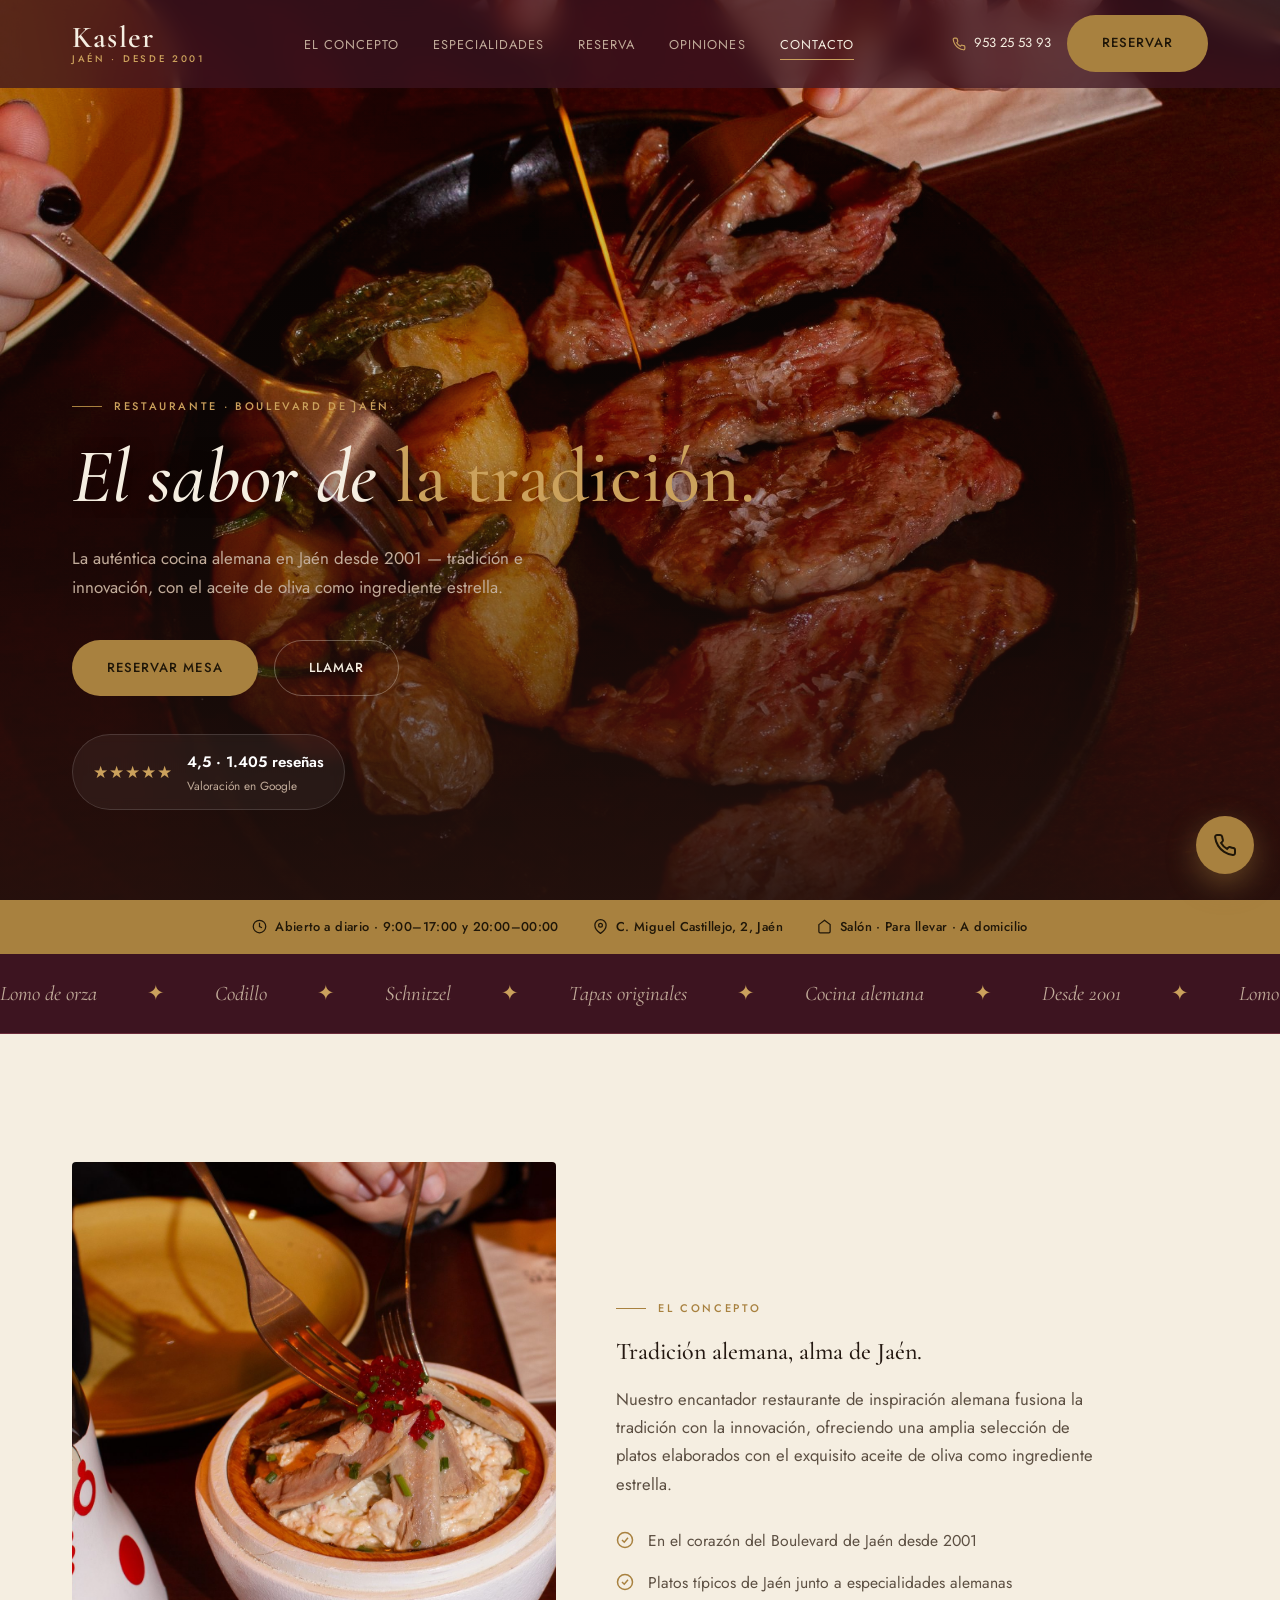
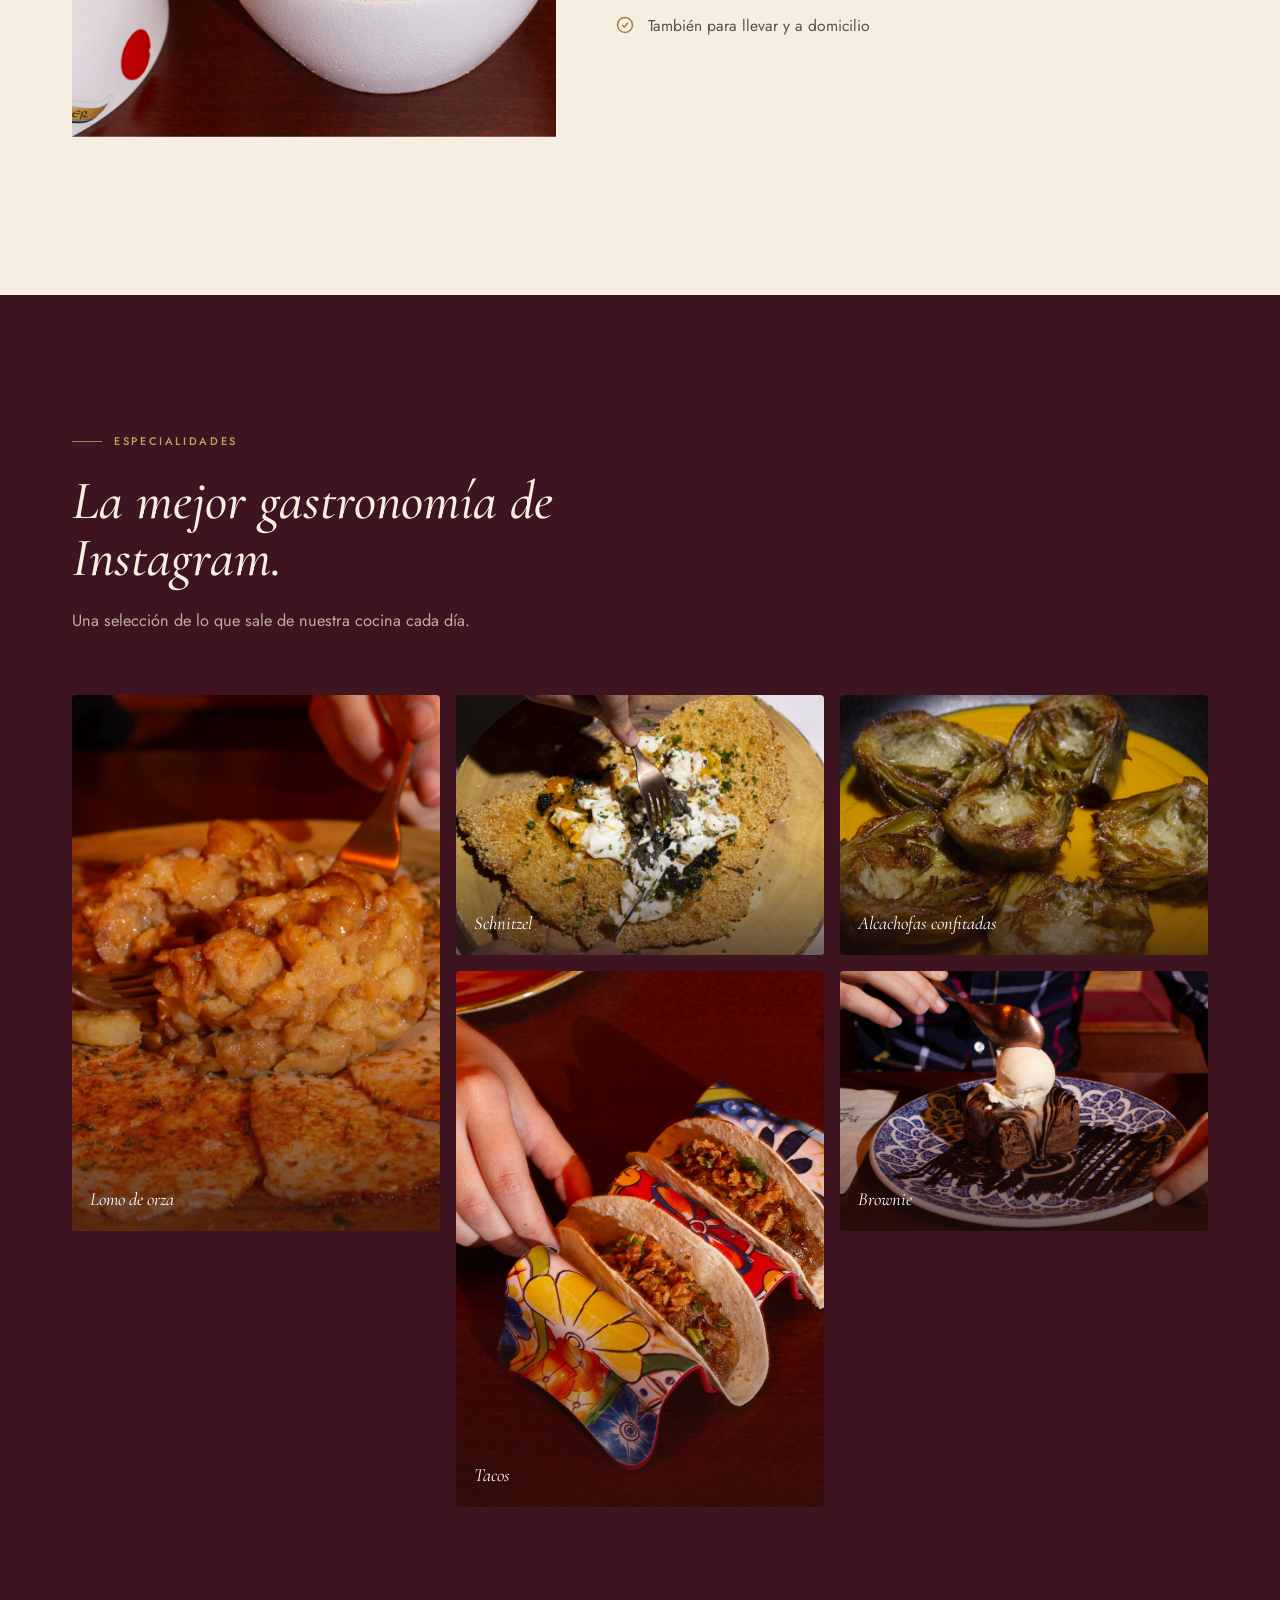
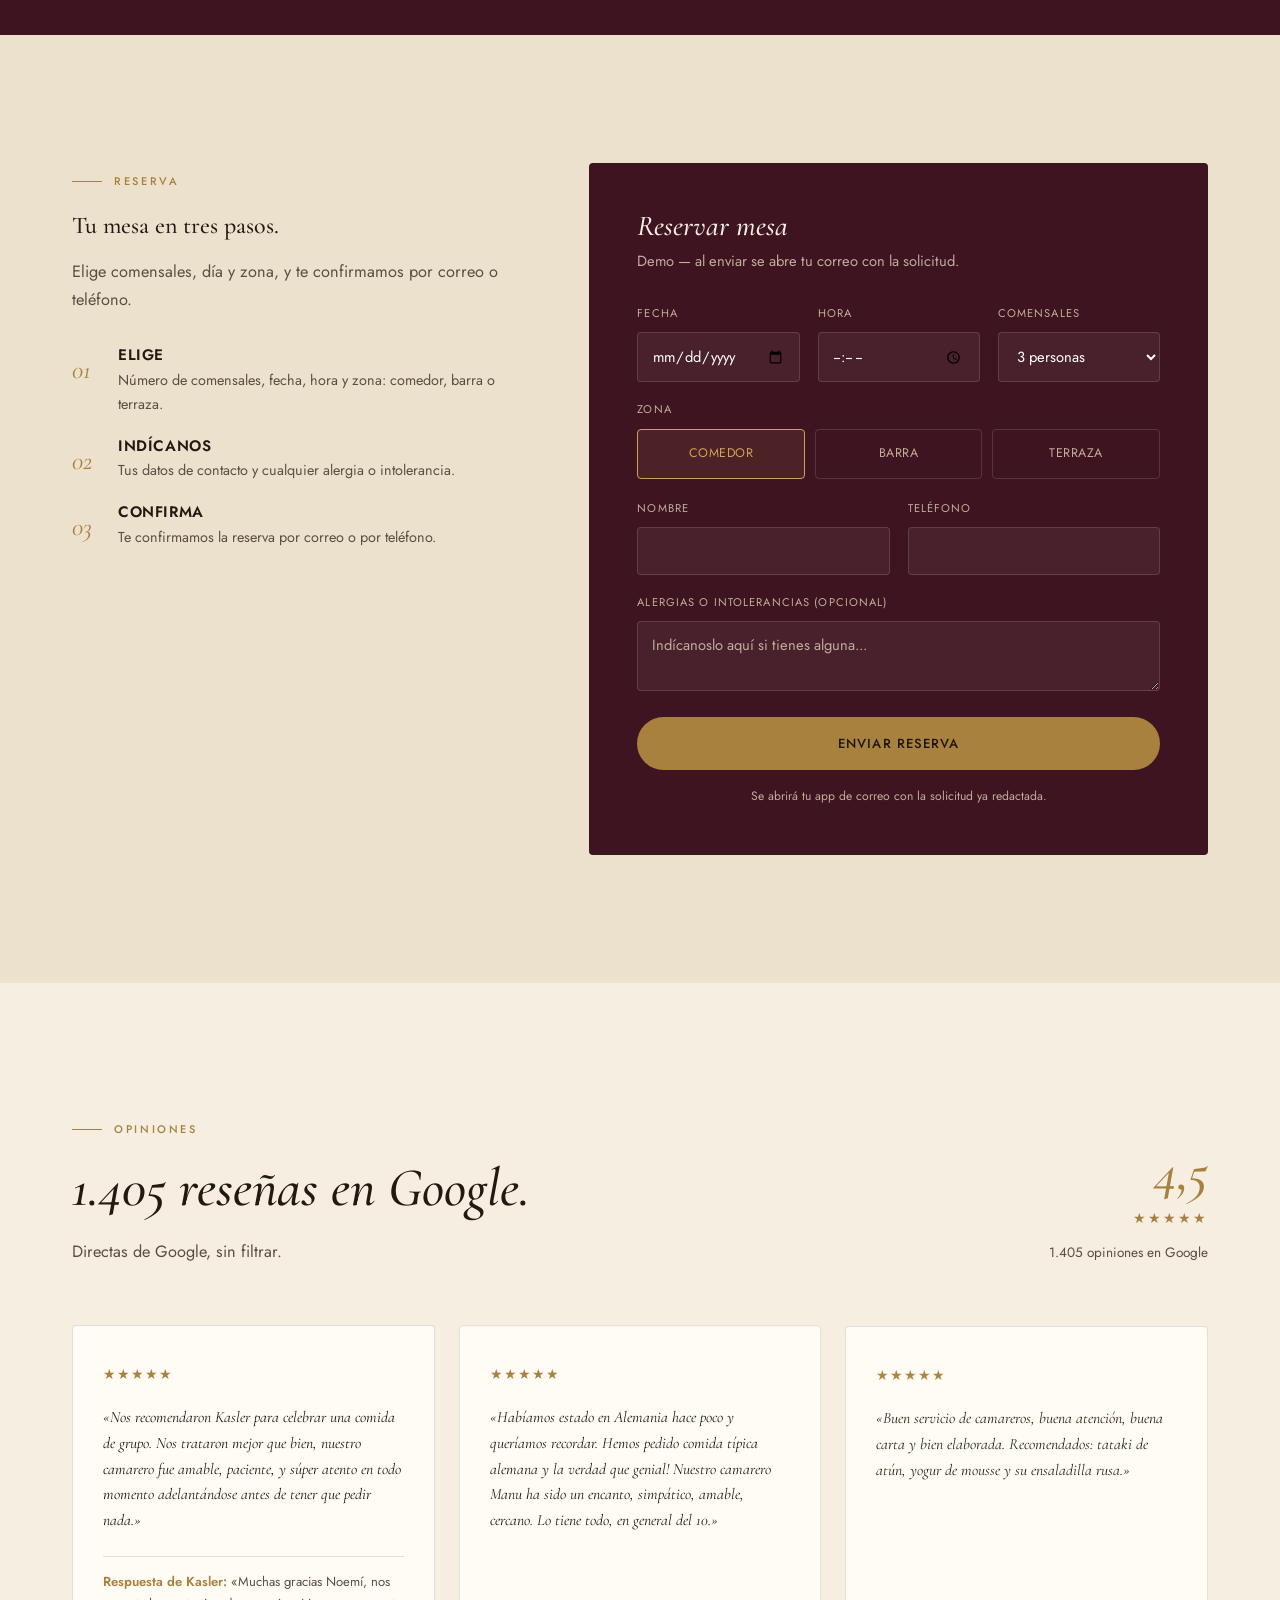
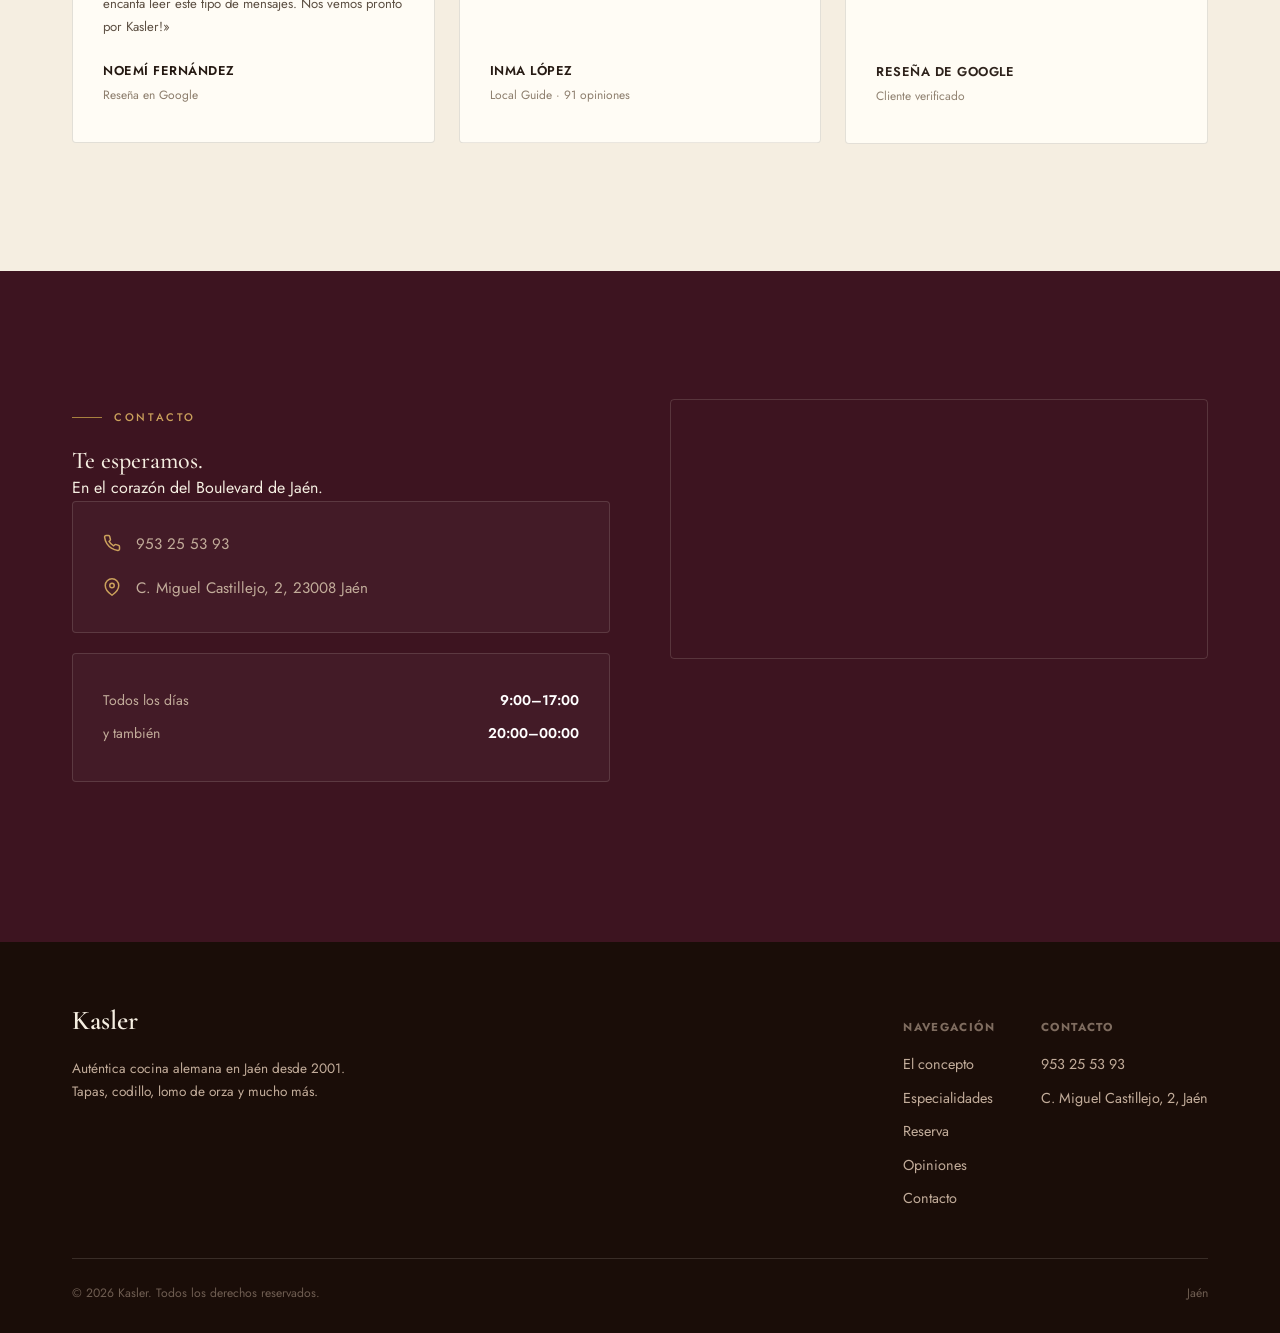
==== index.html @ 333b1837 "Web de muestra: Kasler, estilo editorial premium con seccion de reservas" ====
<!doctype html>
<html lang="es">
<head>
<meta charset="UTF-8">
<meta name="viewport" content="width=device-width, initial-scale=1.0">
<title>Kasler — Cocina Alemana y Mediterránea en Jaén</title>
<meta name="description" content="Kasler, auténtica cocina alemana en Jaén desde 2001. 4,5★ en Google con 1.405 reseñas. Tapas, codillo, lomo de orza y más, en el corazón del Boulevard de Jaén. Reserva tu mesa.">
<meta property="og:type" content="website">
<meta property="og:locale" content="es_ES">
<meta property="og:url" content="https://migueldoc670-maker.github.io/kasler-jaen/">
<meta property="og:site_name" content="Kasler">
<meta property="og:title" content="Kasler — Cocina Alemana y Mediterránea en Jaén">
<meta property="og:description" content="Auténtica cocina alemana desde 2001. Tapas, codillo, lomo de orza. 4,5★ con 1.405 reseñas en Google.">
<meta property="og:image" content="https://migueldoc670-maker.github.io/kasler-jaen/assets/img/entrecot.jpg?v=20260816">
<meta name="twitter:card" content="summary_large_image">
<meta name="twitter:title" content="Kasler — Cocina Alemana y Mediterránea en Jaén">
<meta name="twitter:description" content="Auténtica cocina alemana desde 2001. Tapas, codillo, lomo de orza. 4,5★ con 1.405 reseñas en Google.">
<meta name="twitter:image" content="https://migueldoc670-maker.github.io/kasler-jaen/assets/img/entrecot.jpg?v=20260816">
<link rel="icon" type="image/svg+xml" href="assets/img/favicon.svg">
<link rel="preconnect" href="https://fonts.googleapis.com">
<link rel="preconnect" href="https://fonts.gstatic.com" crossorigin>
<link href="https://fonts.googleapis.com/css2?family=Cormorant+Garamond:ital,wght@0,400;0,500;0,600;1,400;1,500&family=Jost:wght@300;400;500;600&display=swap" rel="stylesheet">
<link rel="stylesheet" href="styles.css?v=20260816">
<script type="application/ld+json">
{
  "@context": "https://schema.org",
  "@type": "Restaurant",
  "name": "Kasler",
  "telephone": "+34953255393",
  "priceRange": "€€",
  "servesCuisine": ["German", "Mediterranean"],
  "address": { "@type": "PostalAddress", "streetAddress": "C. Miguel Castillejo, 2", "addressLocality": "Jaén", "postalCode": "23008", "addressCountry": "ES" },
  "aggregateRating": { "@type": "AggregateRating", "ratingValue": "4.5", "reviewCount": "1405" }
}
</script>
</head>
<body>

<div class="scroll-progress" id="scroll-progress"></div>

<!-- ============ Header ============ -->
<header class="site-header">
  <div class="container">
    <a href="#inicio" class="brand">
      <b>Kasler</b>
      <span>Jaén · Desde 2001</span>
    </a>
    <nav class="main-nav">
      <ul>
        <li><a href="#concepto">El concepto</a></li>
        <li><a href="#especialidades">Especialidades</a></li>
        <li><a href="#reserva">Reserva</a></li>
        <li><a href="#opiniones">Opiniones</a></li>
        <li><a href="#contacto">Contacto</a></li>
      </ul>
    </nav>
    <div class="header-actions">
      <a class="phone-link" href="tel:+34953255393">
        <svg viewBox="0 0 24 24" fill="none" stroke="currentColor" stroke-width="2"><path d="M22 16.92v3a2 2 0 0 1-2.18 2 19.79 19.79 0 0 1-8.63-3.07 19.5 19.5 0 0 1-6-6 19.79 19.79 0 0 1-3.07-8.67A2 2 0 0 1 4.11 2h3a2 2 0 0 1 2 1.72c.127.96.362 1.903.7 2.81a2 2 0 0 1-.45 2.11L8.09 9.91a16 16 0 0 0 6 6l1.27-1.27a2 2 0 0 1 2.11-.45c.907.338 1.85.573 2.81.7A2 2 0 0 1 22 16.92z"/></svg>
        953 25 53 93
      </a>
      <a href="#reserva" class="btn btn-primary">Reservar</a>
      <button class="nav-toggle" aria-label="Abrir menú"><span></span><span></span><span></span></button>
    </div>
  </div>
</header>

<div class="mobile-nav">
  <a href="#concepto">El concepto</a>
  <a href="#especialidades">Especialidades</a>
  <a href="#reserva">Reserva</a>
  <a href="#opiniones">Opiniones</a>
  <a href="#contacto">Contacto</a>
</div>

<!-- ============ Hero ============ -->
<section class="hero" id="inicio">
  <div class="hero-media">
    <img src="assets/img/entrecot.jpg?v=20260816" alt="Entrecot a la parrilla con patatas y pimientos de padrón en Kasler, Jaén">
  </div>
  <div class="container">
    <div class="hero-content">
      <p class="eyebrow">Restaurante · Boulevard de Jaén</p>
      <h1 data-split>El sabor de <span class="roman">la tradición.</span></h1>
      <p class="hero-sub">La auténtica cocina alemana en Jaén desde 2001 — tradición e innovación, con el aceite de oliva como ingrediente estrella.</p>
      <div class="hero-actions">
        <a href="#reserva" class="btn btn-primary">Reservar mesa</a>
        <a href="tel:+34953255393" class="btn btn-ghost-light">Llamar</a>
      </div>
      <div class="rating-badge">
        <span class="stars">★★★★★</span>
        <div>
          <b>4,5 · 1.405 reseñas</b>
          <span>Valoración en Google</span>
        </div>
      </div>
    </div>
  </div>
</section>

<!-- ============ Trust bar ============ -->
<div class="trust-bar">
  <div class="container">
    <span><svg viewBox="0 0 24 24" fill="none" stroke="currentColor" stroke-width="2"><circle cx="12" cy="12" r="10"/><path d="M12 6v6l4 2"/></svg>Abierto a diario · 9:00–17:00 y 20:00–00:00</span>
    <span><svg viewBox="0 0 24 24" fill="none" stroke="currentColor" stroke-width="2"><path d="M21 10c0 7-9 13-9 13s-9-6-9-13a9 9 0 0 1 18 0z"/><circle cx="12" cy="10" r="3"/></svg>C. Miguel Castillejo, 2, Jaén</span>
    <span><svg viewBox="0 0 24 24" fill="none" stroke="currentColor" stroke-width="2"><path d="M3 9l9-7 9 7v11a2 2 0 0 1-2 2H5a2 2 0 0 1-2-2z"/></svg>Salón · Para llevar · A domicilio</span>
  </div>
</div>

<!-- ============ Marquee ============ -->
<div class="marquee-wrap">
  <div class="marquee">
    <div class="marquee-set">
      <span>Lomo de orza</span><span class="sep">✦</span>
      <span>Codillo</span><span class="sep">✦</span>
      <span>Schnitzel</span><span class="sep">✦</span>
      <span>Tapas originales</span><span class="sep">✦</span>
      <span>Cocina alemana</span><span class="sep">✦</span>
      <span>Desde 2001</span><span class="sep">✦</span>
    </div>
    <div class="marquee-set" aria-hidden="true">
      <span>Lomo de orza</span><span class="sep">✦</span>
      <span>Codillo</span><span class="sep">✦</span>
      <span>Schnitzel</span><span class="sep">✦</span>
      <span>Tapas originales</span><span class="sep">✦</span>
      <span>Cocina alemana</span><span class="sep">✦</span>
      <span>Desde 2001</span><span class="sep">✦</span>
    </div>
  </div>
</div>

<!-- ============ El concepto ============ -->
<section class="concepto" id="concepto">
  <div class="container concepto-grid">
    <div class="concepto-media" data-reveal>
      <img src="assets/img/orza-pote.jpg?v=20260816" alt="Lomo de orza servido en tarro de barro tradicional en Kasler">
    </div>
    <div class="concepto-copy" data-reveal>
      <p class="eyebrow">El concepto</p>
      <h2>Tradición alemana, alma de Jaén.</h2>
      <p class="lead">Nuestro encantador restaurante de inspiración alemana fusiona la tradición con la innovación, ofreciendo una amplia selección de platos elaborados con el exquisito aceite de oliva como ingrediente estrella.</p>
      <div class="concepto-points">
        <div class="concepto-point"><svg viewBox="0 0 24 24" fill="none" stroke="currentColor" stroke-width="2"><circle cx="12" cy="12" r="10"/><path d="M8 12l3 3 5-6"/></svg>En el corazón del Boulevard de Jaén desde 2001</div>
        <div class="concepto-point"><svg viewBox="0 0 24 24" fill="none" stroke="currentColor" stroke-width="2"><circle cx="12" cy="12" r="10"/><path d="M8 12l3 3 5-6"/></svg>Platos típicos de Jaén junto a especialidades alemanas</div>
        <div class="concepto-point"><svg viewBox="0 0 24 24" fill="none" stroke="currentColor" stroke-width="2"><circle cx="12" cy="12" r="10"/><path d="M8 12l3 3 5-6"/></svg>También para llevar y a domicilio</div>
      </div>
    </div>
  </div>
</section>

<!-- ============ Especialidades ============ -->
<section class="especialidades" id="especialidades">
  <div class="container">
    <div class="section-head" data-reveal>
      <p class="eyebrow on-dark">Especialidades</p>
      <h2>La mejor gastronomía de Instagram.</h2>
      <p class="lead">Una selección de lo que sale de nuestra cocina cada día.</p>
    </div>
    <div class="gal-grid" data-reveal>
      <div class="gal-item tall"><img src="assets/img/lomo-orza.jpg?v=20260816" alt="Lomo de orza con huevos rotos, plato típico de Jaén"><span class="tag">Lomo de orza</span></div>
      <div class="gal-item"><img src="assets/img/schnitzel.jpg?v=20260816" alt="Schnitzel con caviar y huevo"><span class="tag">Schnitzel</span></div>
      <div class="gal-item"><img src="assets/img/alcachofas.jpg?v=20260816" alt="Alcachofas confitadas en aceite de oliva"><span class="tag">Alcachofas confitadas</span></div>
      <div class="gal-item tall"><img src="assets/img/tacos.jpg?v=20260816" alt="Tacos de la carta de Kasler"><span class="tag">Tacos</span></div>
      <div class="gal-item"><img src="assets/img/brownie.jpg?v=20260816" alt="Brownie con helado"><span class="tag">Brownie</span></div>
    </div>
  </div>
</section>

<!-- ============ Reserva ============ -->
<section class="reserva" id="reserva">
  <div class="container reserva-grid">
    <div class="reserva-copy" data-reveal>
      <p class="eyebrow">Reserva</p>
      <h2>Tu mesa en tres pasos.</h2>
      <p class="lead">Elige comensales, día y zona, y te confirmamos por correo o teléfono.</p>
      <div class="reserva-steps">
        <div class="reserva-step">
          <span class="n">01</span>
          <div><h4>Elige</h4><p>Número de comensales, fecha, hora y zona: comedor, barra o terraza.</p></div>
        </div>
        <div class="reserva-step">
          <span class="n">02</span>
          <div><h4>Indícanos</h4><p>Tus datos de contacto y cualquier alergia o intolerancia.</p></div>
        </div>
        <div class="reserva-step">
          <span class="n">03</span>
          <div><h4>Confirma</h4><p>Te confirmamos la reserva por correo o por teléfono.</p></div>
        </div>
      </div>
    </div>

    <form class="reserva-form" id="reserva-form" data-reveal>
      <h3>Reservar mesa</h3>
      <span class="sub">Demo — al enviar se abre tu correo con la solicitud.</span>

      <div class="form-row cols-3">
        <div class="field"><label for="fecha">Fecha</label><input type="date" id="fecha" name="fecha" required></div>
        <div class="field"><label for="hora">Hora</label><input type="time" id="hora" name="hora" required></div>
        <div class="field"><label for="comensales">Comensales</label>
          <select id="comensales" name="comensales">
            <option>1 persona</option><option>2 personas</option><option selected>3 personas</option>
            <option>4 personas</option><option>5 personas</option><option>6 personas</option><option>Más de 6</option>
          </select>
        </div>
      </div>

      <label style="display:block; font-family: var(--font-body); font-size: 0.7rem; letter-spacing: 0.1em; text-transform: uppercase; color: var(--on-dark-dim); margin-bottom: 10px;">Zona</label>
      <div class="zone-picker">
        <div class="zone-opt"><input type="radio" name="zona" id="zona-comedor" value="Comedor" checked><label for="zona-comedor">Comedor</label></div>
        <div class="zone-opt"><input type="radio" name="zona" id="zona-barra" value="Barra"><label for="zona-barra">Barra</label></div>
        <div class="zone-opt"><input type="radio" name="zona" id="zona-terraza" value="Terraza"><label for="zona-terraza">Terraza</label></div>
      </div>

      <div class="form-row">
        <div class="field"><label for="nombre">Nombre</label><input type="text" id="nombre" name="nombre" required autocomplete="name"></div>
        <div class="field"><label for="telefono">Teléfono</label><input type="tel" id="telefono" name="telefono" required autocomplete="tel"></div>
      </div>
      <div class="field">
        <label for="alergias">Alergias o intolerancias (opcional)</label>
        <textarea id="alergias" name="alergias" placeholder="Indícanoslo aquí si tienes alguna..."></textarea>
      </div>
      <button type="submit" class="btn btn-primary btn-block">Enviar reserva</button>
      <p class="form-note">Se abrirá tu app de correo con la solicitud ya redactada.</p>
    </form>
  </div>
</section>

<!-- ============ Opiniones ============ -->
<section class="opiniones" id="opiniones">
  <div class="container">
    <div class="section-head" data-reveal>
      <div class="head-copy">
        <p class="eyebrow">Opiniones</p>
        <h2>1.405 reseñas en Google.</h2>
        <p class="lead">Directas de Google, sin filtrar.</p>
      </div>
      <div class="big-rating">
        <b>4,5</b>
        <span class="stars">★★★★★</span>
        <span>1.405 opiniones en Google</span>
      </div>
    </div>
    <div class="review-grid" data-reveal>
      <div class="review-card">
        <span class="stars">★★★★★</span>
        <p>«Nos recomendaron Kasler para celebrar una comida de grupo. Nos trataron mejor que bien, nuestro camarero fue amable, paciente, y súper atento en todo momento adelantándose antes de tener que pedir nada.»</p>
        <div class="review-reply"><b>Respuesta de Kasler:</b> «Muchas gracias Noemí, nos encanta leer este tipo de mensajes. Nos vemos pronto por Kasler!»</div>
        <div class="who"><b>Noemí Fernández</b><span>Reseña en Google</span></div>
      </div>
      <div class="review-card">
        <span class="stars">★★★★★</span>
        <p>«Habíamos estado en Alemania hace poco y queríamos recordar. Hemos pedido comida típica alemana y la verdad que genial! Nuestro camarero Manu ha sido un encanto, simpático, amable, cercano. Lo tiene todo, en general del 10.»</p>
        <div class="who"><b>Inma López</b><span>Local Guide · 91 opiniones</span></div>
      </div>
      <div class="review-card">
        <span class="stars">★★★★★</span>
        <p>«Buen servicio de camareros, buena atención, buena carta y bien elaborada. Recomendados: tataki de atún, yogur de mousse y su ensaladilla rusa.»</p>
        <div class="who"><b>Reseña de Google</b><span>Cliente verificado</span></div>
      </div>
    </div>
  </div>
</section>

<!-- ============ Contacto ============ -->
<section class="contacto" id="contacto">
  <div class="container">
    <div class="contacto-info" data-reveal>
      <p class="eyebrow">Contacto</p>
      <h2>Te esperamos.</h2>
      <p class="lead">En el corazón del Boulevard de Jaén.</p>

      <div class="info-card">
        <div class="row">
          <svg viewBox="0 0 24 24" fill="none" stroke="currentColor" stroke-width="2"><path d="M22 16.92v3a2 2 0 0 1-2.18 2 19.79 19.79 0 0 1-8.63-3.07 19.5 19.5 0 0 1-6-6 19.79 19.79 0 0 1-3.07-8.67A2 2 0 0 1 4.11 2h3a2 2 0 0 1 2 1.72c.127.96.362 1.903.7 2.81a2 2 0 0 1-.45 2.11L8.09 9.91a16 16 0 0 0 6 6l1.27-1.27a2 2 0 0 1 2.11-.45c.907.338 1.85.573 2.81.7A2 2 0 0 1 22 16.92z"/></svg>
          <a href="tel:+34953255393">953 25 53 93</a>
        </div>
        <div class="row">
          <svg viewBox="0 0 24 24" fill="none" stroke="currentColor" stroke-width="2"><path d="M21 10c0 7-9 13-9 13s-9-6-9-13a9 9 0 0 1 18 0z"/><circle cx="12" cy="10" r="3"/></svg>
          <p>C. Miguel Castillejo, 2, 23008 Jaén</p>
        </div>
      </div>

      <div class="info-card">
        <div class="hours-day"><span>Todos los días</span><b>9:00–17:00</b></div>
        <div class="hours-day"><span>y también</span><b>20:00–00:00</b></div>
      </div>
    </div>

    <div class="map-frame" data-reveal>
      <iframe src="https://www.google.com/maps?q=C.+Miguel+Castillejo,+2,+23008+Ja%C3%A9n&output=embed" loading="lazy" referrerpolicy="no-referrer-when-downgrade" title="Ubicación Kasler"></iframe>
    </div>
  </div>
</section>

<!-- ============ Footer ============ -->
<footer class="site-footer">
  <div class="container">
    <div class="footer-top">
      <div>
        <div class="footer-brand"><b>Kasler</b></div>
        <p class="footer-note">Auténtica cocina alemana en Jaén desde 2001. Tapas, codillo, lomo de orza y mucho más.</p>
      </div>
      <div class="footer-links">
        <div class="footer-col">
          <h5>Navegación</h5>
          <a href="#concepto">El concepto</a>
          <a href="#especialidades">Especialidades</a>
          <a href="#reserva">Reserva</a>
          <a href="#opiniones">Opiniones</a>
          <a href="#contacto">Contacto</a>
        </div>
        <div class="footer-col">
          <h5>Contacto</h5>
          <a href="tel:+34953255393">953 25 53 93</a>
          <p>C. Miguel Castillejo, 2, Jaén</p>
        </div>
      </div>
    </div>
    <div class="footer-bottom">
      <span>© <span id="year">2026</span> Kasler. Todos los derechos reservados.</span>
      <span>Jaén</span>
    </div>
  </div>
</footer>

<a class="call-float" href="tel:+34953255393" aria-label="Llamar a Kasler">
  <svg viewBox="0 0 24 24" fill="none" stroke="currentColor" stroke-width="2"><path d="M22 16.92v3a2 2 0 0 1-2.18 2 19.79 19.79 0 0 1-8.63-3.07 19.5 19.5 0 0 1-6-6 19.79 19.79 0 0 1-3.07-8.67A2 2 0 0 1 4.11 2h3a2 2 0 0 1 2 1.72c.127.96.362 1.903.7 2.81a2 2 0 0 1-.45 2.11L8.09 9.91a16 16 0 0 0 6 6l1.27-1.27a2 2 0 0 1 2.11-.45c.907.338 1.85.573 2.81.7A2 2 0 0 1 22 16.92z"/></svg>
</a>

<script defer src="lib/gsap.min.js?v=20260816"></script>
<script defer src="lib/ScrollTrigger.min.js?v=20260816"></script>
<script defer src="lib/manifest.js?v=20260816"></script>
<script defer src="main.js?v=20260816"></script>
</body>
</html>
---- styles.css ----
/* ============ Kasler — styles ============ */

:root {
  --cream: #f5eee1;
  --cream-alt: #ece1cd;
  --card: #fffcf5;
  --wine: #3d1420;
  --wine-alt: #4d1a29;
  --wine-line: #6b2c3c;
  --ink: #241811;
  --ink-dim: #5c4f42;
  --ink-faint: #8c7d6c;
  --on-dark: #f5eee1;
  --on-dark-dim: #c2ac9a;
  --brass: #a8813f;
  --brass-bright: #cba15c;
  --line: rgba(36,24,17,0.13);
  --line-on-dark: rgba(245,238,225,0.14);

  --font-display: 'Cormorant Garamond', Georgia, serif;
  --font-body: 'Jost', -apple-system, BlinkMacSystemFont, sans-serif;

  --header-h: 88px;
  --container: 1200px;
  --radius: 4px;
  --pad: 128px;
}

* { box-sizing: border-box; }
html { scroll-behavior: smooth; background: var(--wine); }
body {
  margin: 0; background: var(--cream); color: var(--ink);
  font-family: var(--font-body); font-size: 16px; line-height: 1.7;
  -webkit-font-smoothing: antialiased; overflow-x: hidden;
}
img { max-width: 100%; display: block; }
a { color: inherit; text-decoration: none; }
ul { list-style: none; margin: 0; padding: 0; }
h1, h2, h3, h4 { font-family: var(--font-display); font-weight: 500; margin: 0; line-height: 1.05; }
p { margin: 0; }
button { font-family: inherit; cursor: pointer; }
section { position: relative; }

.container { width: 100%; max-width: var(--container); margin: 0 auto; padding: 0 32px; }
section[id] { scroll-margin-top: var(--header-h); }

.scroll-progress { position: fixed; top: 0; left: 0; height: 2px; width: 0%; background: var(--brass-bright); z-index: 200; transition: width 0.1s linear; }

.eyebrow {
  display: inline-flex; align-items: center; gap: 12px;
  font-family: var(--font-body); font-size: 11px; letter-spacing: 0.24em; text-transform: uppercase;
  color: var(--brass); font-weight: 500; margin-bottom: 22px;
}
.eyebrow::before { content: ''; width: 30px; height: 1px; background: var(--brass); }
.eyebrow.on-dark { color: var(--brass-bright); }

.section-head { max-width: 660px; margin-bottom: 60px; }
.section-head h2 { font-size: clamp(2.2rem, 4.4vw, 3.4rem); font-style: italic; }
.section-head .lead { margin-top: 20px; color: var(--ink-dim); font-size: 1.02rem; max-width: 520px; font-family: var(--font-body); }

[data-reveal] { opacity: 1; transform: none; }
[data-reveal].js-armed {
  opacity: 0; transform: translateY(28px);
  transition: opacity 1s cubic-bezier(0.16,1,0.3,1), transform 1s cubic-bezier(0.16,1,0.3,1);
}
[data-reveal].js-armed.is-visible { opacity: 1; transform: none; }
.reveal[data-split] { opacity: 1; transform: none; }

.btn {
  display: inline-flex; align-items: center; justify-content: center; gap: 10px;
  padding: 16px 34px; font-family: var(--font-body); font-size: 0.82rem; font-weight: 500;
  border-radius: 100px; border: 1px solid transparent;
  transition: transform 0.35s cubic-bezier(0.16,1,0.3,1), background 0.35s ease, border-color 0.35s ease, color 0.35s ease;
  white-space: nowrap; letter-spacing: 0.08em; text-transform: uppercase;
}
.btn-primary { background: var(--brass); color: #1f1608; }
.btn-primary:hover { background: var(--brass-bright); transform: translateY(-2px); }
.btn-ghost-light { border-color: rgba(245,238,225,0.32); color: var(--on-dark); }
.btn-ghost-light:hover { border-color: var(--brass-bright); color: var(--brass-bright); transform: translateY(-2px); }
.btn-ghost-dark { border-color: var(--line); color: var(--ink); }
.btn-ghost-dark:hover { border-color: var(--brass); color: var(--brass); transform: translateY(-2px); }
.btn-block { width: 100%; }

/* ================= Header ================= */
.site-header {
  position: fixed; top: 0; left: 0; right: 0; z-index: 100;
  height: var(--header-h); display: flex; align-items: center;
  background: rgba(61,20,32,0.75); backdrop-filter: blur(12px);
  border-bottom: 1px solid transparent; transition: border-color 0.4s ease, background 0.4s ease;
}
.site-header.is-scrolled { border-bottom-color: var(--line-on-dark); background: rgba(61,20,32,0.94); }
.site-header .container { display: flex; align-items: center; justify-content: space-between; }
.brand { display: flex; flex-direction: column; align-items: flex-start; line-height: 1; }
.brand b { font-family: var(--font-display); font-size: 1.9rem; color: var(--on-dark); font-weight: 600; letter-spacing: 0.04em; }
.brand span { font-size: 0.6rem; letter-spacing: 0.28em; text-transform: uppercase; color: var(--brass-bright); font-weight: 500; margin-top: 2px; }

.main-nav ul { display: flex; gap: 34px; }
.main-nav a {
  font-family: var(--font-body); font-size: 0.8rem; font-weight: 400; letter-spacing: 0.08em; text-transform: uppercase;
  color: var(--on-dark-dim); position: relative; padding: 6px 0; transition: color 0.3s ease;
}
.main-nav a::after { content: ''; position: absolute; left: 0; bottom: 0; width: 0; height: 1px; background: var(--brass-bright); transition: width 0.35s ease; }
.main-nav a:hover, .main-nav a.is-active { color: var(--on-dark); }
.main-nav a:hover::after, .main-nav a.is-active::after { width: 100%; }

.header-actions { display: flex; align-items: center; gap: 16px; }
.phone-link { display: flex; align-items: center; gap: 8px; font-family: var(--font-body); font-size: 0.82rem; color: var(--on-dark); }
.phone-link svg { width: 14px; height: 14px; color: var(--brass-bright); }

.nav-toggle { display: none; flex-direction: column; gap: 5px; background: none; border: none; padding: 8px; }
.nav-toggle span { width: 24px; height: 1px; background: var(--on-dark); transition: transform 0.3s ease, opacity 0.3s ease; }
.nav-toggle.is-open span:nth-child(1) { transform: translateY(6px) rotate(45deg); }
.nav-toggle.is-open span:nth-child(2) { opacity: 0; }
.nav-toggle.is-open span:nth-child(3) { transform: translateY(-6px) rotate(-45deg); }

/* ================= Hero ================= */
.hero { position: relative; height: min(100vh, 900px); display: flex; align-items: flex-end; padding-top: var(--header-h); overflow: hidden; background: var(--wine); }
.hero-media { position: absolute; inset: 0; z-index: 0; }
.hero-media img { width: 100%; height: 100%; object-fit: cover; object-position: 50% 40%; filter: saturate(1.08) contrast(1.05); }
.hero-media::after { content: ''; position: absolute; inset: 0; background: linear-gradient(180deg, rgba(36,17,13,0.1) 0%, rgba(36,17,13,0.35) 55%, rgba(36,17,13,0.92) 100%); }
.hero-content { position: relative; z-index: 1; width: 100%; color: var(--on-dark); padding: 40px 0 90px; }
.hero-content .eyebrow { color: var(--brass-bright); }
.hero h1 { font-size: clamp(2.8rem, 6vw, 5rem); max-width: 820px; color: var(--on-dark); font-style: italic; font-weight: 500; text-shadow: 0 4px 26px rgba(0,0,0,0.4); }
.hero h1 .roman { font-style: normal; color: var(--brass-bright); }
.hero-sub { margin-top: 26px; max-width: 520px; color: var(--on-dark-dim); font-size: 1.06rem; font-family: var(--font-body); }
.hero-actions { margin-top: 38px; display: flex; gap: 16px; flex-wrap: wrap; }

.rating-badge {
  margin-top: 38px; display: inline-flex; align-items: center; gap: 14px;
  padding: 13px 20px; background: rgba(255,255,255,0.05); border: 1px solid rgba(255,255,255,0.14);
  border-radius: 100px; backdrop-filter: blur(6px);
}
.rating-badge .stars { color: var(--brass-bright); font-size: 1.05rem; letter-spacing: 1px; }
.rating-badge b { font-family: var(--font-body); font-size: 0.95rem; color: #fff; font-weight: 600; }
.rating-badge span { display: block; font-size: 0.74rem; color: var(--on-dark-dim); }

/* ================= Trust bar ================= */
.trust-bar { background: var(--brass); color: #1f1608; padding: 16px 0; }
.trust-bar .container { display: flex; justify-content: center; flex-wrap: wrap; gap: 10px 34px; }
.trust-bar span { font-family: var(--font-body); font-size: 0.8rem; font-weight: 500; display: flex; align-items: center; gap: 8px; letter-spacing: 0.03em; }
.trust-bar svg { width: 15px; height: 15px; flex-shrink: 0; }

/* ================= Marquee ================= */
.marquee-wrap { background: var(--wine); padding: 22px 0; overflow: hidden; border-bottom: 1px solid var(--wine-line); }
.marquee { display: flex; width: max-content; animation: marquee 36s linear infinite; }
.marquee-set { display: flex; align-items: center; gap: 50px; padding-right: 50px; }
.marquee-set span { font-family: var(--font-display); font-style: italic; font-size: 1.3rem; color: var(--on-dark-dim); white-space: nowrap; }
.marquee-set .sep { color: var(--brass-bright); font-family: var(--font-body); font-style: normal; }
@keyframes marquee { from { transform: translateX(0); } to { transform: translateX(-50%); } }

/* ================= Concepto ================= */
.concepto { padding: var(--pad) 0; background: var(--cream); }
.concepto-grid { display: grid; grid-template-columns: 0.9fr 1.1fr; gap: 60px; align-items: center; }
.concepto-media { position: relative; border-radius: var(--radius); overflow: hidden; aspect-ratio: 4/5; }
.concepto-media img { width: 100%; height: 100%; object-fit: cover; }
.concepto-copy p.lead { margin-top: 20px; color: var(--ink-dim); font-size: 1.04rem; max-width: 480px; }
.concepto-points { margin-top: 30px; display: flex; flex-direction: column; gap: 16px; }
.concepto-point { display: flex; align-items: flex-start; gap: 14px; font-size: 0.98rem; color: var(--ink-dim); }
.concepto-point svg { width: 18px; height: 18px; color: var(--brass); flex-shrink: 0; margin-top: 3px; }

/* ================= Especialidades (galería) ================= */
.especialidades { padding: var(--pad) 0; background: var(--wine); color: var(--on-dark); }
.especialidades .eyebrow { color: var(--brass-bright); }
.especialidades .section-head h2 { color: var(--on-dark); }
.especialidades .section-head .lead { color: var(--on-dark-dim); }
.gal-grid { display: grid; grid-template-columns: repeat(3, 1fr); grid-auto-rows: 260px; gap: 16px; }
.gal-item { position: relative; border-radius: var(--radius); overflow: hidden; }
.gal-item.tall { grid-row: span 2; }
.gal-item img { width: 100%; height: 100%; object-fit: cover; transition: transform 0.8s cubic-bezier(0.16,1,0.3,1); }
.gal-item:hover img { transform: scale(1.06); }
.gal-item::after { content: ''; position: absolute; inset: 0; background: linear-gradient(180deg, transparent 55%, rgba(36,17,13,0.65) 100%); pointer-events: none; }
.gal-item .tag { position: absolute; left: 18px; bottom: 16px; z-index: 1; font-family: var(--font-display); font-style: italic; font-size: 1.15rem; color: #fff; }

/* ================= Reserva ================= */
.reserva { padding: var(--pad) 0; background: var(--cream-alt); }
.reserva-grid { display: grid; grid-template-columns: 0.85fr 1.15fr; gap: 60px; }
.reserva-copy .lead { margin-top: 20px; color: var(--ink-dim); font-size: 1.02rem; max-width: 440px; }
.reserva-steps { margin-top: 34px; display: flex; flex-direction: column; gap: 22px; }
.reserva-step { display: flex; gap: 16px; align-items: flex-start; }
.reserva-step .n { font-family: var(--font-display); font-style: italic; font-size: 1.6rem; color: var(--brass); flex-shrink: 0; width: 30px; }
.reserva-step h4 { font-family: var(--font-body); font-size: 0.95rem; font-weight: 600; color: var(--ink); text-transform: uppercase; letter-spacing: 0.04em; }
.reserva-step p { margin-top: 4px; font-size: 0.9rem; color: var(--ink-dim); }

.reserva-form { background: var(--wine); color: var(--on-dark); border-radius: var(--radius); padding: 48px; }
.reserva-form h3 { font-size: 1.8rem; font-style: italic; color: var(--on-dark); margin-bottom: 8px; }
.reserva-form .sub { color: var(--on-dark-dim); font-size: 0.92rem; font-family: var(--font-body); display: block; margin-bottom: 30px; }
.form-row { display: grid; grid-template-columns: 1fr 1fr; gap: 18px; }
.form-row.cols-3 { grid-template-columns: 1fr 1fr 1fr; }
.field { margin-bottom: 18px; }
.field label { display: block; font-family: var(--font-body); font-size: 0.7rem; letter-spacing: 0.1em; text-transform: uppercase; color: var(--on-dark-dim); margin-bottom: 9px; }
.field input, .field select, .field textarea {
  width: 100%; background: rgba(255,255,255,0.06); border: 1px solid var(--line-on-dark);
  color: #fff; padding: 12px 14px; font-family: var(--font-body); font-size: 0.92rem;
  border-radius: var(--radius); transition: border-color 0.3s ease;
}
.field input::placeholder, .field textarea::placeholder { color: var(--on-dark-dim); }
.field input:focus, .field select:focus, .field textarea:focus { outline: none; border-color: var(--brass-bright); }
.field select option { color: #000; }
.zone-picker { display: grid; grid-template-columns: repeat(3, 1fr); gap: 10px; margin-bottom: 20px; }
.zone-opt { position: relative; }
.zone-opt input { position: absolute; opacity: 0; }
.zone-opt label {
  display: block; text-align: center; padding: 13px 8px; border: 1px solid var(--line-on-dark); border-radius: var(--radius);
  font-family: var(--font-body); font-size: 0.78rem; letter-spacing: 0.04em; text-transform: uppercase; color: var(--on-dark-dim);
  cursor: pointer; transition: all 0.25s ease; margin: 0;
}
.zone-opt input:checked + label { border-color: var(--brass-bright); color: var(--brass-bright); background: rgba(203,161,92,0.1); }
.form-note { margin-top: 16px; font-size: 0.76rem; color: var(--on-dark-dim); text-align: center; font-family: var(--font-body); }

/* ================= Opiniones ================= */
.opiniones { padding: var(--pad) 0; background: var(--cream); }
.opiniones .section-head { display: flex; align-items: flex-end; justify-content: space-between; max-width: none; flex-wrap: wrap; gap: 30px; }
.opiniones .head-copy { max-width: 560px; }
.big-rating { text-align: right; }
.big-rating b { font-family: var(--font-display); font-size: 3.4rem; color: var(--brass); line-height: 1; font-weight: 500; font-style: italic; }
.big-rating .stars { display: block; color: var(--brass); letter-spacing: 2px; margin: 8px 0; }
.big-rating span { font-size: 0.85rem; color: var(--ink-dim); }
.review-grid { display: grid; grid-template-columns: repeat(3, 1fr); gap: 24px; }
.review-card { background: var(--card); border: 1px solid var(--line); border-radius: var(--radius); padding: 36px 30px; display: flex; flex-direction: column; gap: 18px; }
.review-card .stars { color: var(--brass); font-size: 0.9rem; letter-spacing: 1px; }
.review-card p { color: var(--ink); font-size: 0.98rem; line-height: 1.65; flex: 1; font-family: var(--font-display); font-style: italic; }
.review-card .who b { font-family: var(--font-body); font-size: 0.8rem; letter-spacing: 0.04em; text-transform: uppercase; color: var(--ink); font-weight: 600; }
.review-card .who span { display: block; font-size: 0.75rem; color: var(--ink-faint); margin-top: 2px; }
.review-reply { padding: 14px 0 0; font-size: 0.82rem; color: var(--ink-dim); font-family: var(--font-body); font-style: normal; border-top: 1px solid var(--line); margin-top: 4px; }
.review-reply b { color: var(--brass); font-weight: 600; }

/* ================= Contacto ================= */
.contacto { padding: var(--pad) 0 140px; background: var(--wine); color: var(--on-dark); }
.contacto .eyebrow { color: var(--brass-bright); }
.contacto .section-head h2 { color: var(--on-dark); }
.contacto .section-head .lead { color: var(--on-dark-dim); }
.contacto .container { display: grid; grid-template-columns: 1fr 1fr; gap: 60px; }
.info-card { border: 1px solid var(--line-on-dark); background: rgba(255,255,255,0.03); padding: 30px; border-radius: var(--radius); margin-bottom: 20px; }
.info-card .row { display: flex; align-items: flex-start; gap: 15px; margin-bottom: 18px; }
.info-card .row:last-child { margin-bottom: 0; }
.info-card svg { width: 18px; height: 18px; color: var(--brass-bright); flex-shrink: 0; margin-top: 2px; }
.info-card a, .info-card p { color: var(--on-dark-dim); font-size: 0.95rem; font-family: var(--font-body); }
.info-card a:hover { color: #fff; }
.info-card .hours-day { display: flex; justify-content: space-between; gap: 10px; font-size: 0.88rem; color: var(--on-dark-dim); padding: 5px 0; }
.info-card .hours-day b { color: #fff; font-weight: 600; }

.map-frame { border: 1px solid var(--line-on-dark); border-radius: var(--radius); overflow: hidden; height: 260px; filter: sepia(20%) saturate(0.8); }
.map-frame iframe { width: 100%; height: 100%; border: 0; }

/* ================= Footer ================= */
.site-footer { padding: 56px 0 30px; background: #1a0d08; color: var(--on-dark-dim); }
.footer-top { display: flex; justify-content: space-between; align-items: flex-start; padding-bottom: 38px; border-bottom: 1px solid var(--line-on-dark); flex-wrap: wrap; gap: 30px; }
.footer-brand b { font-family: var(--font-display); font-size: 1.7rem; color: var(--on-dark); font-weight: 600; }
.footer-note { margin-top: 12px; font-size: 0.85rem; max-width: 280px; font-family: var(--font-body); }
.footer-links { display: flex; gap: 46px; flex-wrap: wrap; }
.footer-col h5 { font-family: var(--font-body); font-size: 0.72rem; letter-spacing: 0.12em; text-transform: uppercase; color: var(--on-dark-dim); opacity: 0.6; margin-bottom: 15px; }
.footer-col a, .footer-col p { display: block; color: var(--on-dark-dim); font-size: 0.9rem; margin-bottom: 9px; font-family: var(--font-body); }
.footer-col a:hover { color: var(--brass-bright); }
.footer-bottom { display: flex; justify-content: space-between; align-items: center; padding-top: 24px; font-size: 0.76rem; opacity: 0.5; flex-wrap: wrap; gap: 10px; font-family: var(--font-body); }

/* ================= Call float ================= */
.call-float {
  position: fixed; right: 26px; bottom: 26px; z-index: 90;
  width: 58px; height: 58px; border-radius: 50%;
  background: var(--brass); display: flex; align-items: center; justify-content: center;
  box-shadow: 0 10px 30px rgba(168,129,63,0.45); transition: transform 0.3s ease;
}
.call-float:hover { transform: scale(1.08); }
.call-float svg { width: 24px; height: 24px; color: #1f1608; }

/* ================= Mobile nav ================= */
.mobile-nav {
  position: fixed; inset: 0; z-index: 95; background: var(--wine);
  display: flex; flex-direction: column; align-items: center; justify-content: center; gap: 28px;
  transform: translateY(-100%); transition: transform 0.5s cubic-bezier(0.16,1,0.3,1);
}
.mobile-nav.is-open { transform: translateY(0); }
.mobile-nav a { font-family: var(--font-display); font-style: italic; font-size: 2rem; color: var(--on-dark); font-weight: 500; }

/* ================= Responsive ================= */
@media (max-width: 980px) {
  :root { --pad: 90px; }
  .main-nav { display: none; }
  .nav-toggle { display: flex; }
  .header-actions .phone-link { display: none; }
  .concepto-grid { grid-template-columns: 1fr; }
  .concepto-media { max-width: 420px; margin: 0 auto; }
  .gal-grid { grid-template-columns: repeat(2, 1fr); grid-auto-rows: 220px; }
  .gal-item.tall { grid-row: span 2; }
  .reserva-grid { grid-template-columns: 1fr; }
  .review-grid { grid-template-columns: 1fr; }
  .contacto .container { grid-template-columns: 1fr; }
  .opiniones .section-head { flex-direction: column; align-items: flex-start; }
  .big-rating { text-align: left; }
}
@media (max-width: 640px) {
  :root { --pad: 64px; }
  .container { padding: 0 22px; }
  .gal-grid { grid-template-columns: 1fr; grid-auto-rows: 260px; }
  .gal-item.tall { grid-row: span 1; }
  .form-row, .form-row.cols-3 { grid-template-columns: 1fr; }
  .zone-picker { grid-template-columns: 1fr; }
  .reserva-form { padding: 30px; }
  .footer-top { flex-direction: column; }
  .footer-links { gap: 30px; }
  .trust-bar .container { gap: 8px 18px; }
  .trust-bar span { font-size: 0.72rem; }
}
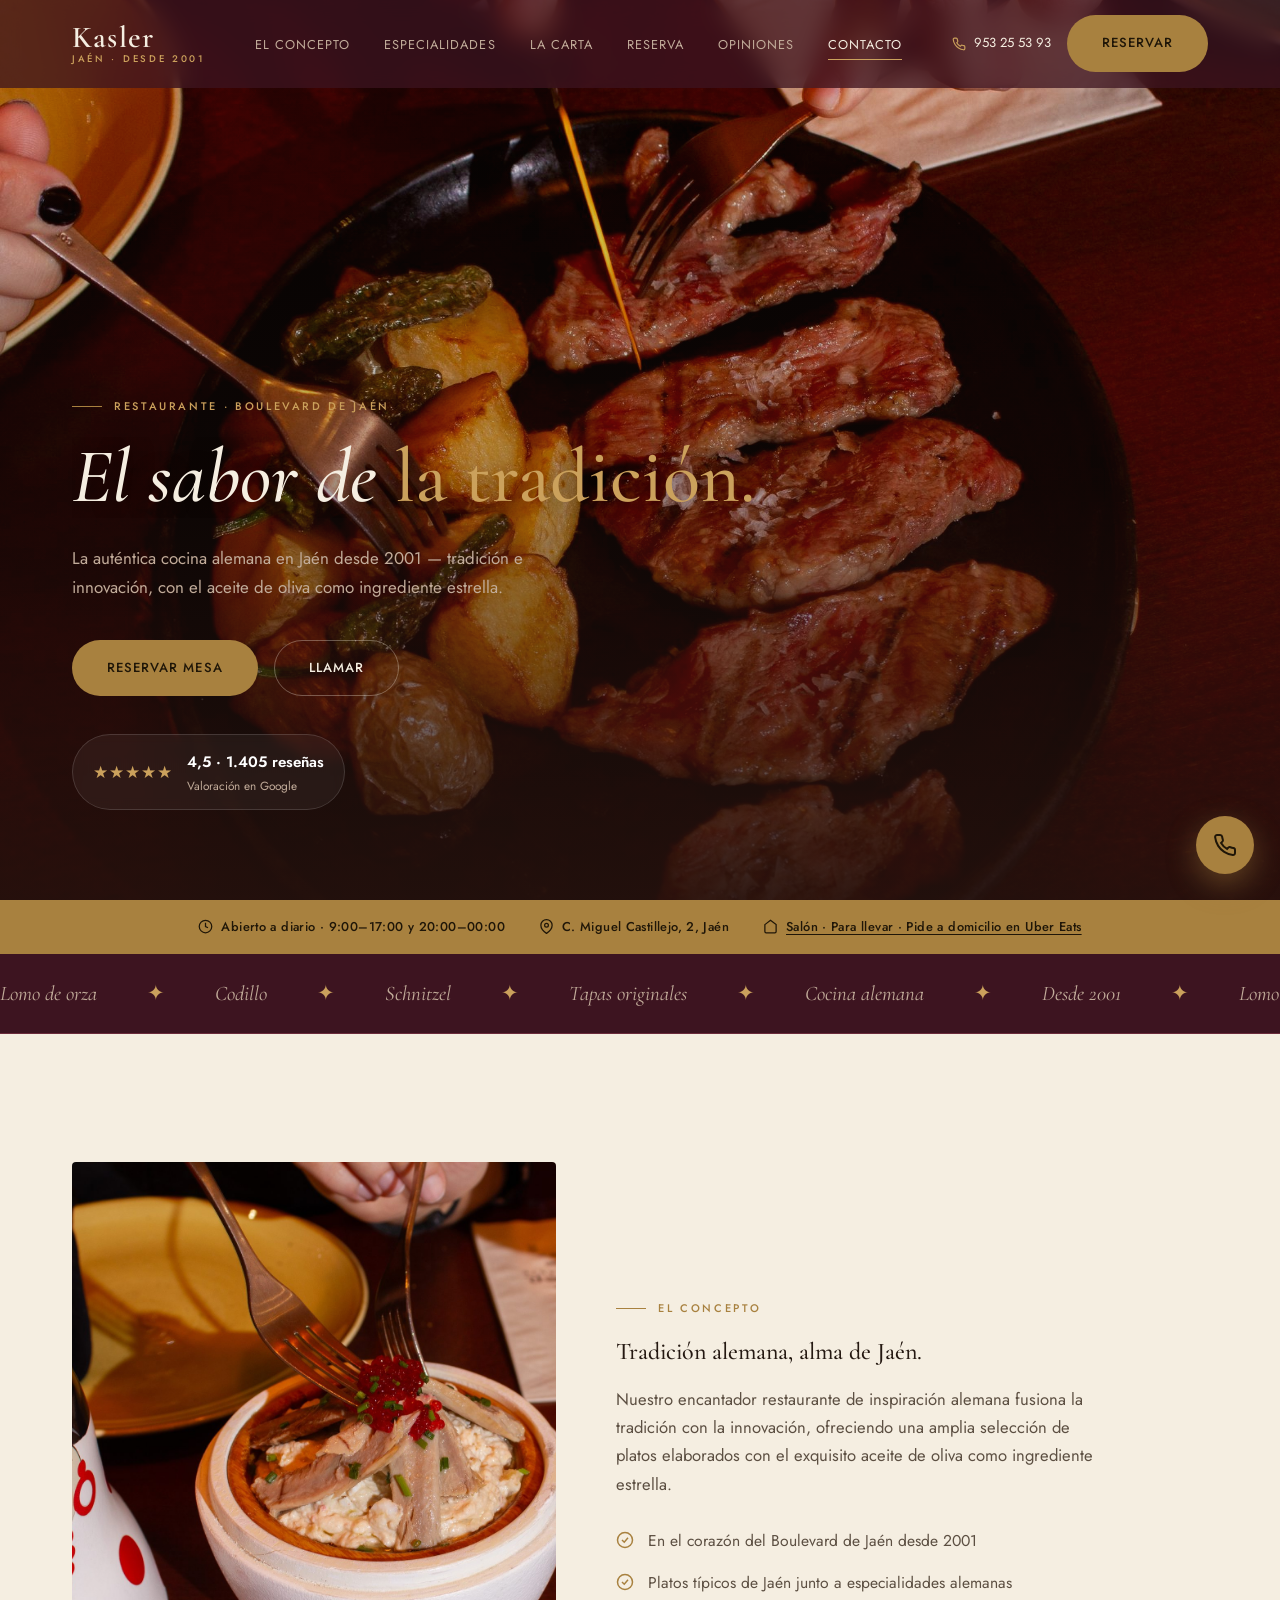
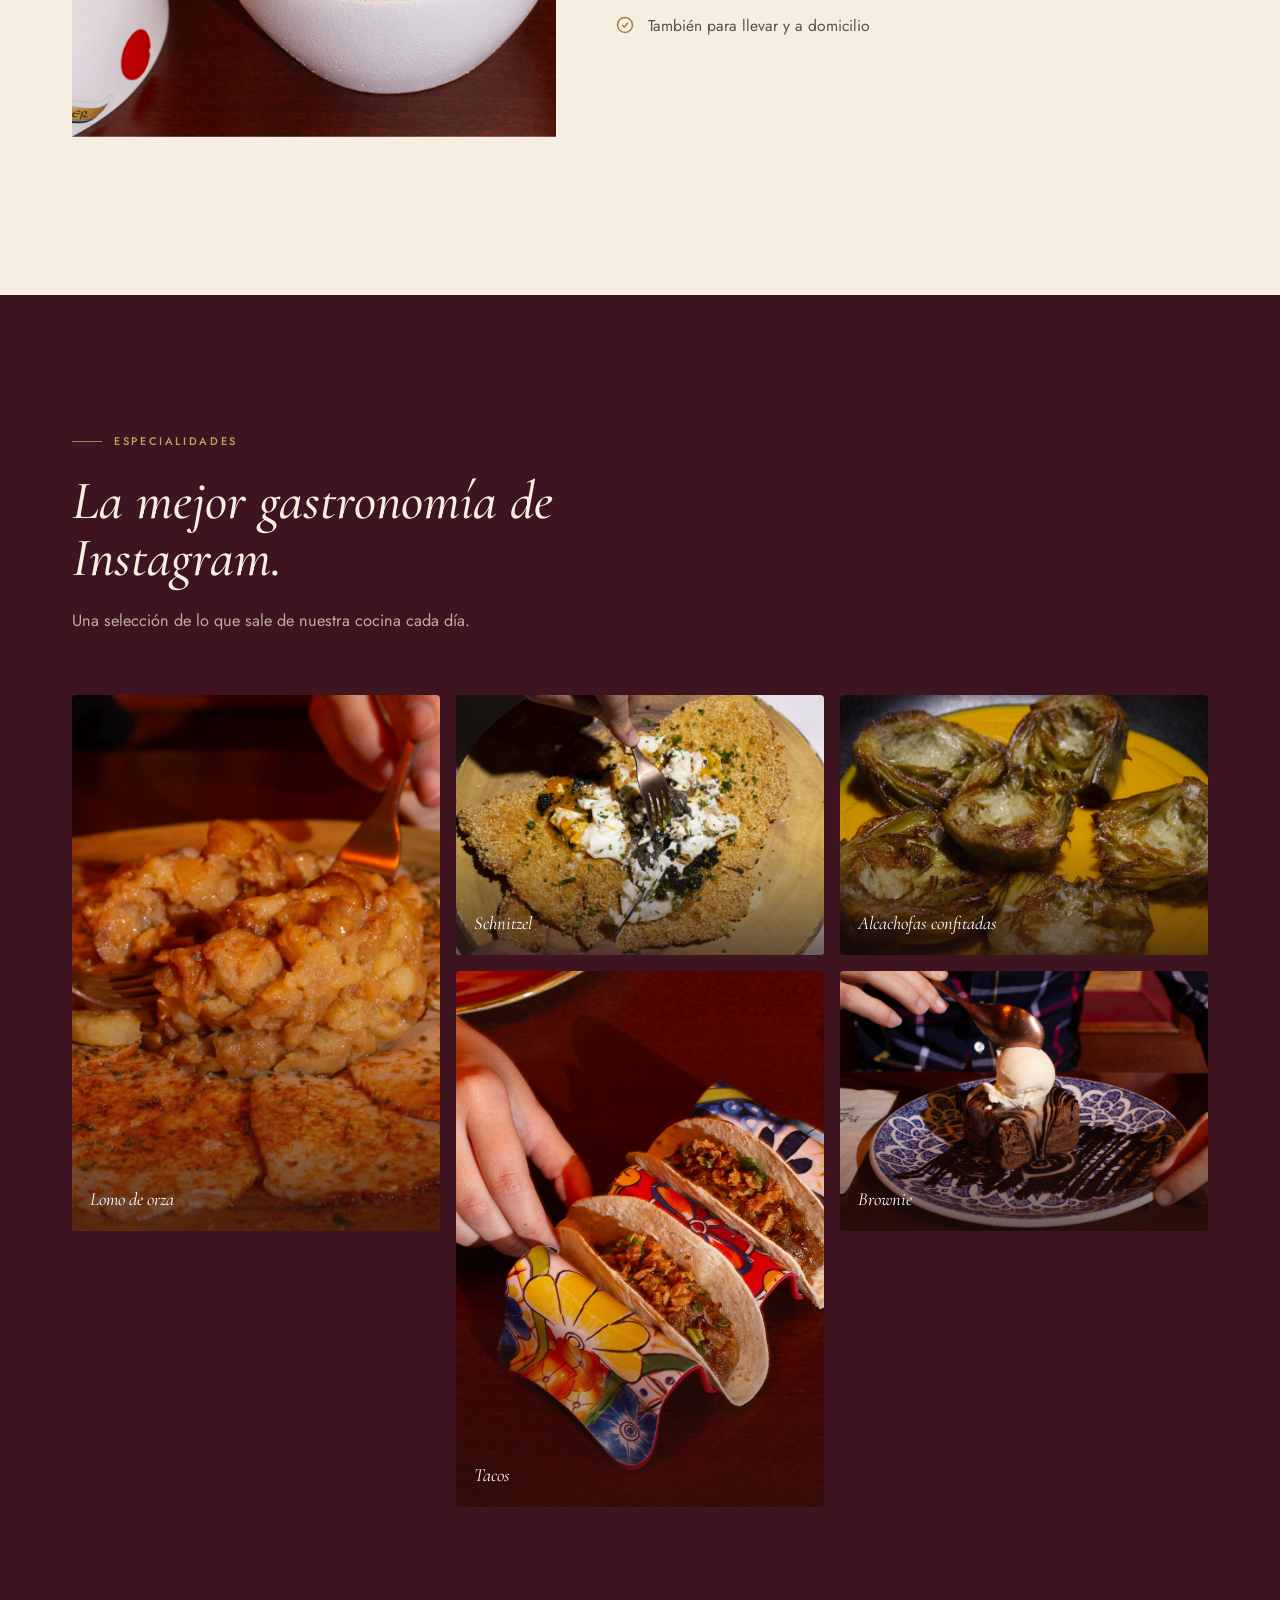
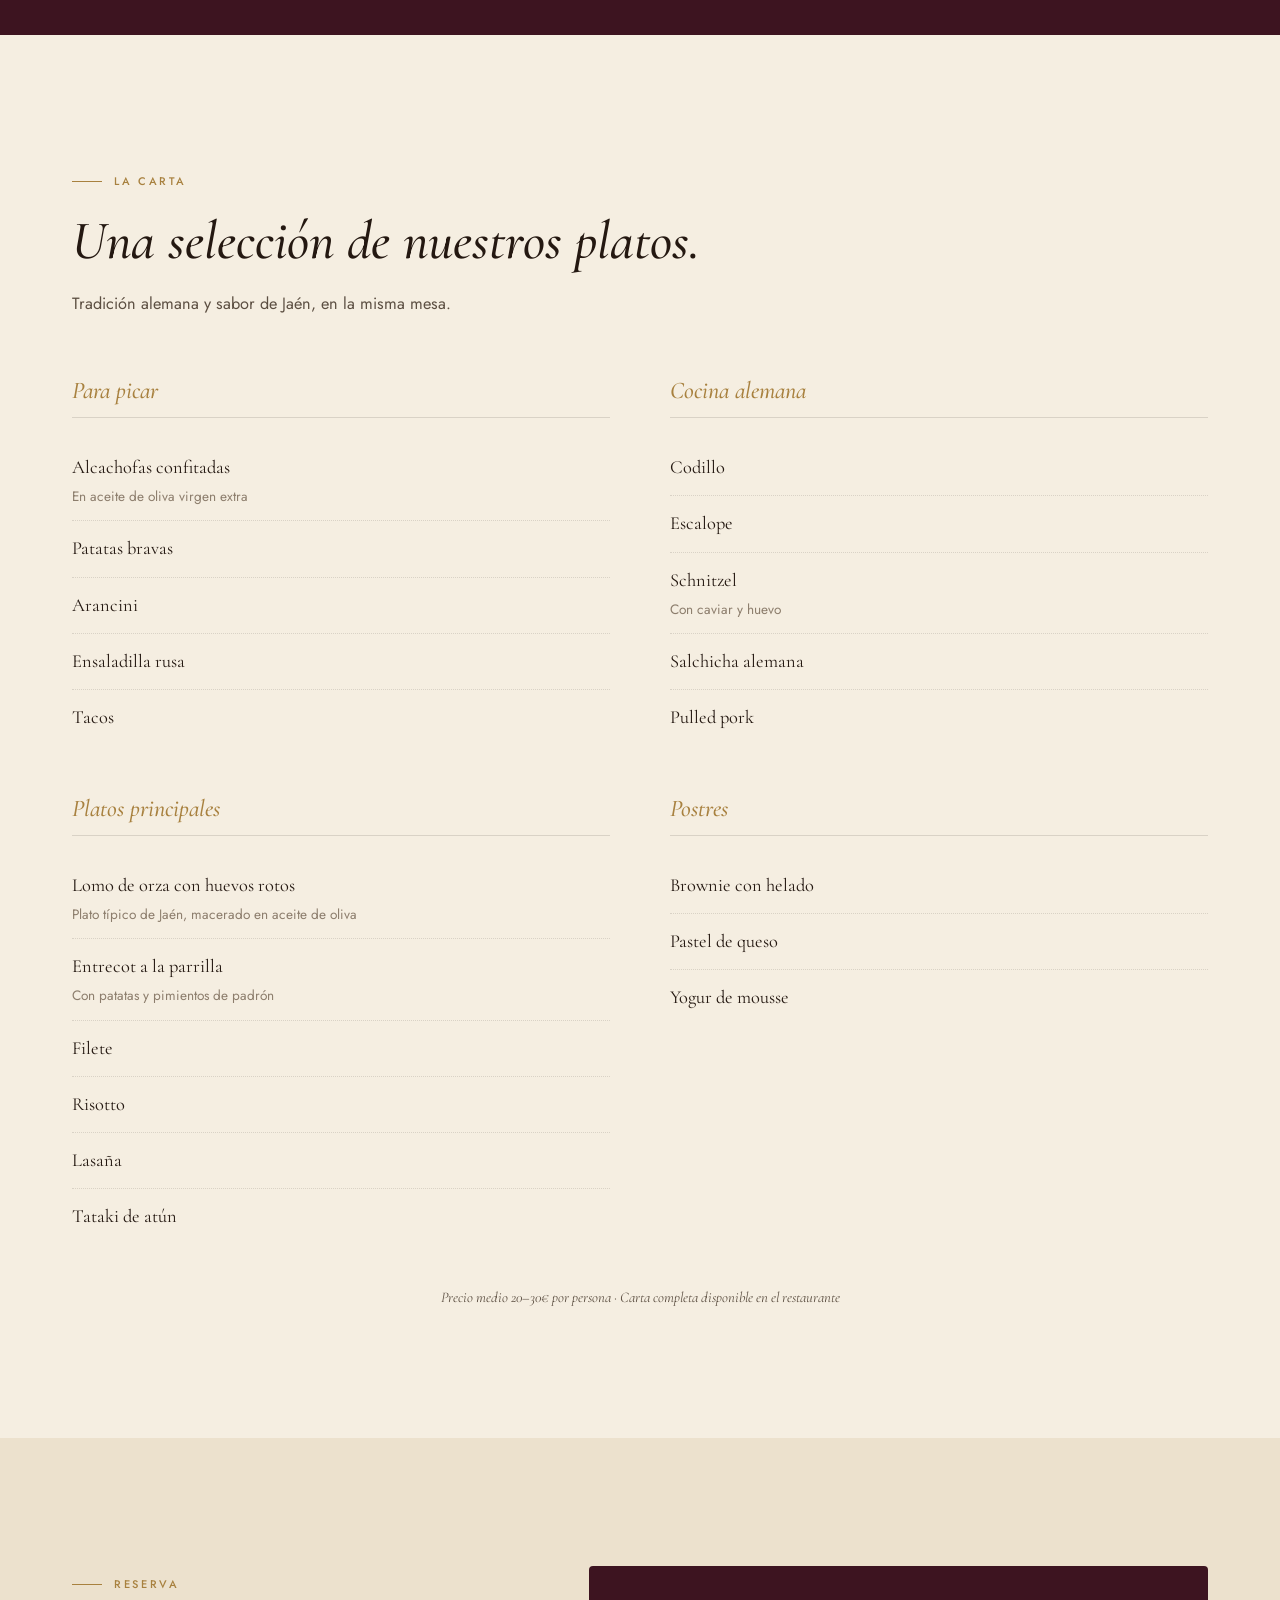
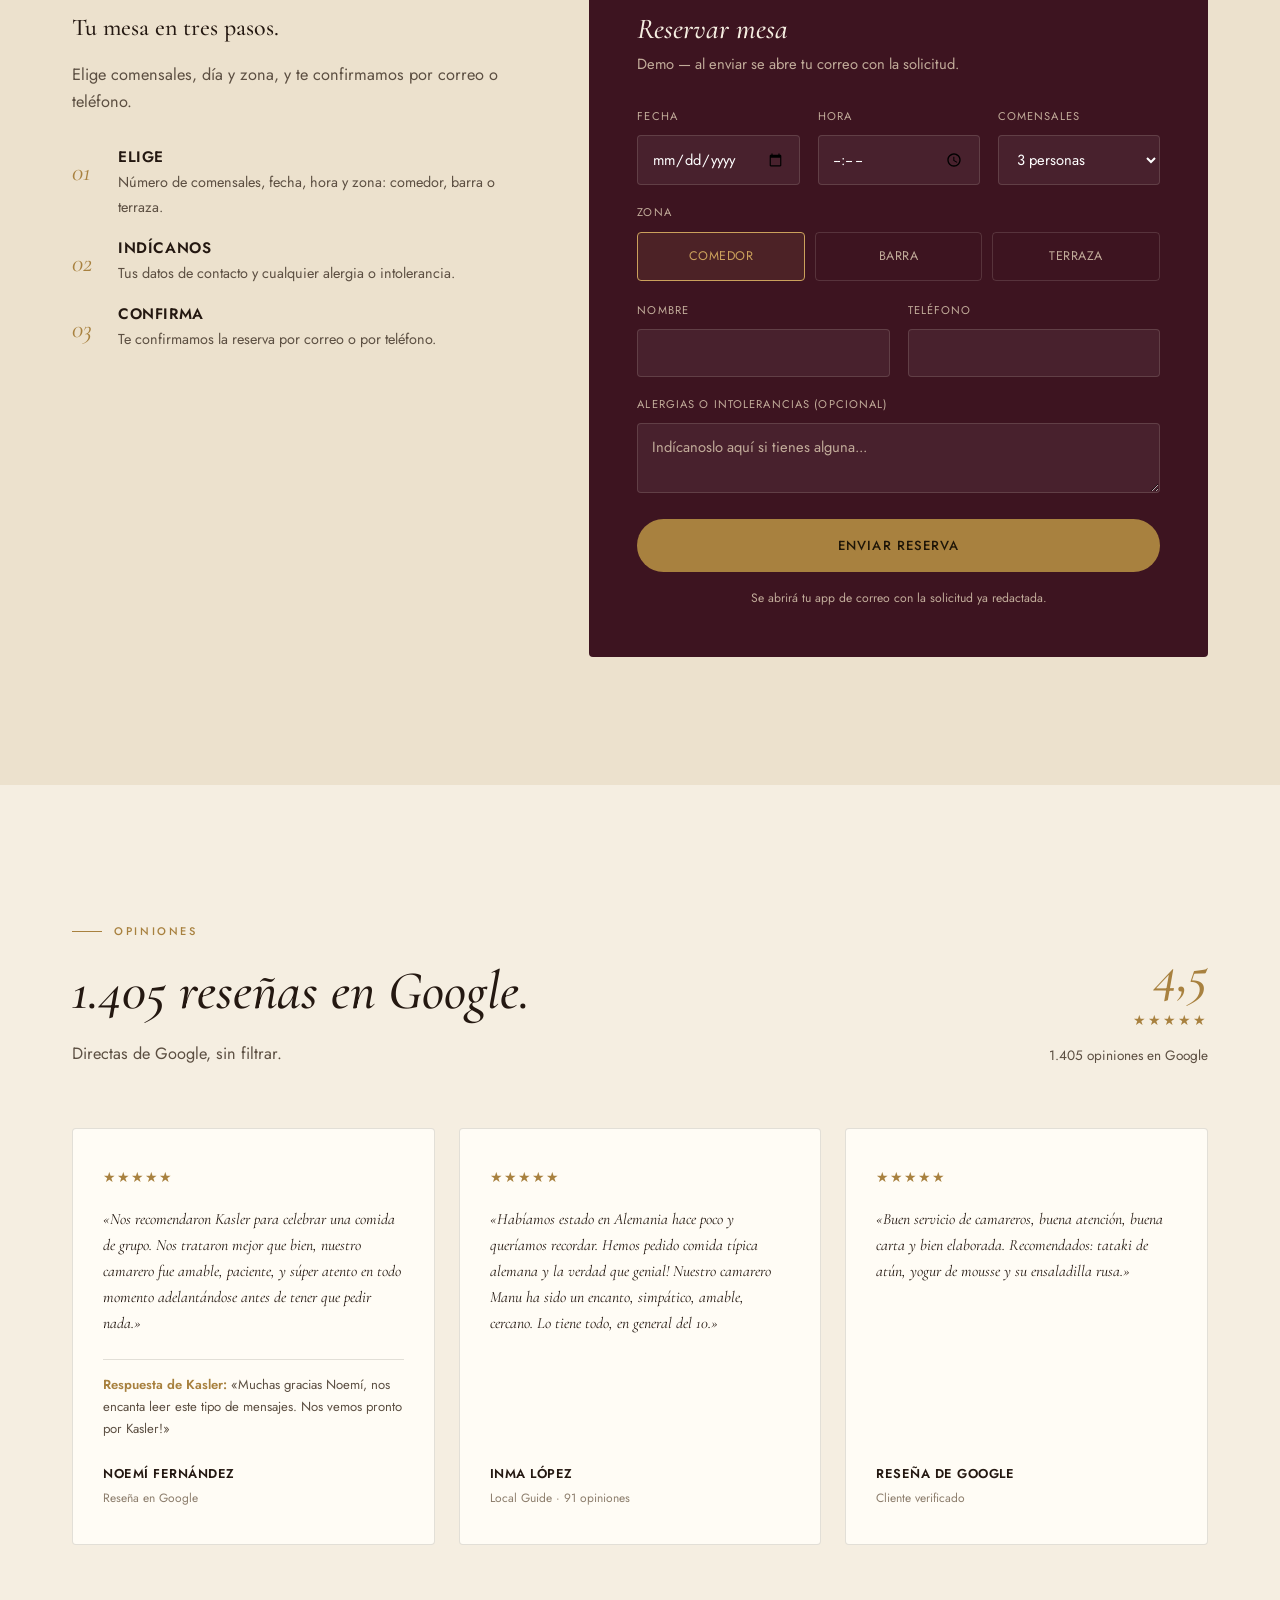
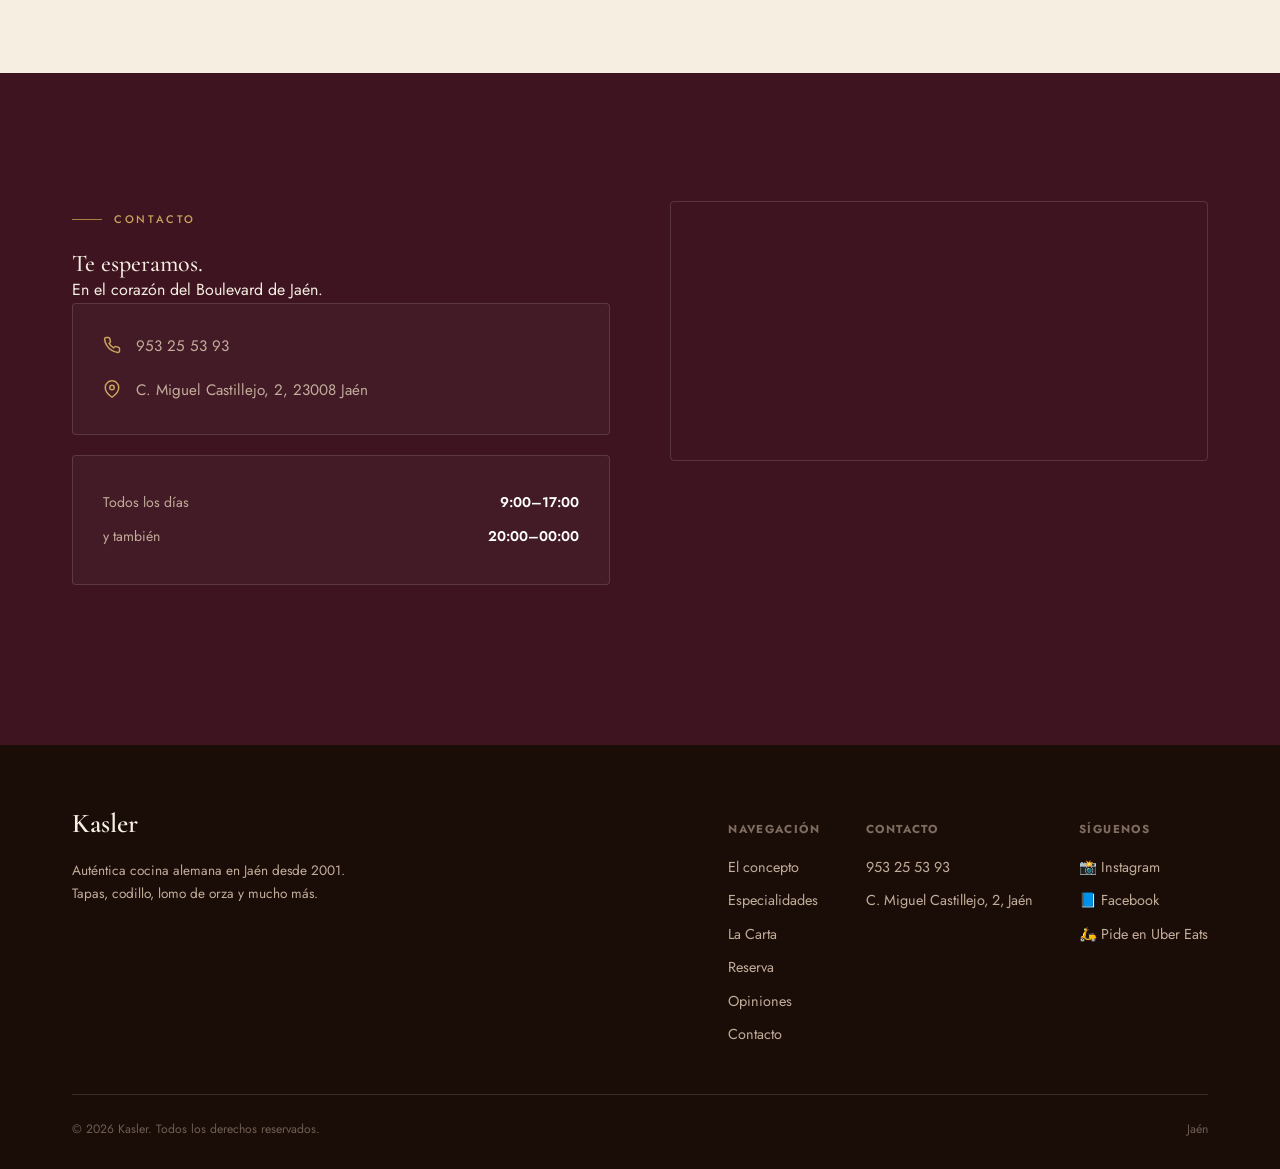
==== commit 71bae532: "Añadir seccion La Carta, redes sociales y enlace a Uber Eats" ====
--- a/index.html
+++ b/index.html
@@ -49,6 +49,7 @@
       <ul>
         <li><a href="#concepto">El concepto</a></li>
         <li><a href="#especialidades">Especialidades</a></li>
+        <li><a href="#carta">La Carta</a></li>
         <li><a href="#reserva">Reserva</a></li>
         <li><a href="#opiniones">Opiniones</a></li>
         <li><a href="#contacto">Contacto</a></li>
@@ -68,6 +69,7 @@
 <div class="mobile-nav">
   <a href="#concepto">El concepto</a>
   <a href="#especialidades">Especialidades</a>
+  <a href="#carta">La Carta</a>
   <a href="#reserva">Reserva</a>
   <a href="#opiniones">Opiniones</a>
   <a href="#contacto">Contacto</a>
@@ -103,7 +105,7 @@
   <div class="container">
     <span><svg viewBox="0 0 24 24" fill="none" stroke="currentColor" stroke-width="2"><circle cx="12" cy="12" r="10"/><path d="M12 6v6l4 2"/></svg>Abierto a diario · 9:00–17:00 y 20:00–00:00</span>
     <span><svg viewBox="0 0 24 24" fill="none" stroke="currentColor" stroke-width="2"><path d="M21 10c0 7-9 13-9 13s-9-6-9-13a9 9 0 0 1 18 0z"/><circle cx="12" cy="10" r="3"/></svg>C. Miguel Castillejo, 2, Jaén</span>
-    <span><svg viewBox="0 0 24 24" fill="none" stroke="currentColor" stroke-width="2"><path d="M3 9l9-7 9 7v11a2 2 0 0 1-2 2H5a2 2 0 0 1-2-2z"/></svg>Salón · Para llevar · A domicilio</span>
+    <a href="https://www.ubereats.com/es/store/kasler-restaurante/s2E5OLleR76eaOBffpR8yA" target="_blank" rel="noopener"><svg viewBox="0 0 24 24" fill="none" stroke="currentColor" stroke-width="2"><path d="M3 9l9-7 9 7v11a2 2 0 0 1-2 2H5a2 2 0 0 1-2-2z"/></svg>Salón · Para llevar · Pide a domicilio en Uber Eats</a>
   </div>
 </div>
 
@@ -163,6 +165,51 @@
       <div class="gal-item tall"><img src="assets/img/tacos.jpg?v=20260816" alt="Tacos de la carta de Kasler"><span class="tag">Tacos</span></div>
       <div class="gal-item"><img src="assets/img/brownie.jpg?v=20260816" alt="Brownie con helado"><span class="tag">Brownie</span></div>
     </div>
+  </div>
+</section>
+
+<!-- ============ La Carta ============ -->
+<section class="carta" id="carta">
+  <div class="container">
+    <div class="section-head" data-reveal>
+      <p class="eyebrow">La Carta</p>
+      <h2>Una selección de nuestros platos.</h2>
+      <p class="lead">Tradición alemana y sabor de Jaén, en la misma mesa.</p>
+    </div>
+    <div class="carta-grid" data-reveal>
+      <div class="carta-group">
+        <h3>Para picar</h3>
+        <div class="carta-item"><div><div class="name">Alcachofas confitadas</div><div class="desc">En aceite de oliva virgen extra</div></div></div>
+        <div class="carta-item"><div><div class="name">Patatas bravas</div></div></div>
+        <div class="carta-item"><div><div class="name">Arancini</div></div></div>
+        <div class="carta-item"><div><div class="name">Ensaladilla rusa</div></div></div>
+        <div class="carta-item"><div><div class="name">Tacos</div></div></div>
+      </div>
+      <div class="carta-group">
+        <h3>Cocina alemana</h3>
+        <div class="carta-item"><div><div class="name">Codillo</div></div></div>
+        <div class="carta-item"><div><div class="name">Escalope</div></div></div>
+        <div class="carta-item"><div><div class="name">Schnitzel</div><div class="desc">Con caviar y huevo</div></div></div>
+        <div class="carta-item"><div><div class="name">Salchicha alemana</div></div></div>
+        <div class="carta-item"><div><div class="name">Pulled pork</div></div></div>
+      </div>
+      <div class="carta-group">
+        <h3>Platos principales</h3>
+        <div class="carta-item"><div><div class="name">Lomo de orza con huevos rotos</div><div class="desc">Plato típico de Jaén, macerado en aceite de oliva</div></div></div>
+        <div class="carta-item"><div><div class="name">Entrecot a la parrilla</div><div class="desc">Con patatas y pimientos de padrón</div></div></div>
+        <div class="carta-item"><div><div class="name">Filete</div></div></div>
+        <div class="carta-item"><div><div class="name">Risotto</div></div></div>
+        <div class="carta-item"><div><div class="name">Lasaña</div></div></div>
+        <div class="carta-item"><div><div class="name">Tataki de atún</div></div></div>
+      </div>
+      <div class="carta-group">
+        <h3>Postres</h3>
+        <div class="carta-item"><div><div class="name">Brownie con helado</div></div></div>
+        <div class="carta-item"><div><div class="name">Pastel de queso</div></div></div>
+        <div class="carta-item"><div><div class="name">Yogur de mousse</div></div></div>
+      </div>
+    </div>
+    <p class="carta-note">Precio medio 20–30€ por persona · Carta completa disponible en el restaurante</p>
   </div>
 </section>
 
@@ -305,6 +352,7 @@
           <h5>Navegación</h5>
           <a href="#concepto">El concepto</a>
           <a href="#especialidades">Especialidades</a>
+          <a href="#carta">La Carta</a>
           <a href="#reserva">Reserva</a>
           <a href="#opiniones">Opiniones</a>
           <a href="#contacto">Contacto</a>
@@ -313,6 +361,12 @@
           <h5>Contacto</h5>
           <a href="tel:+34953255393">953 25 53 93</a>
           <p>C. Miguel Castillejo, 2, Jaén</p>
+        </div>
+        <div class="footer-col">
+          <h5>Síguenos</h5>
+          <a href="https://www.instagram.com/kaslerjaen" target="_blank" rel="noopener">📸 Instagram</a>
+          <a href="https://www.facebook.com/KaslerJaen/" target="_blank" rel="noopener">📘 Facebook</a>
+          <a href="https://www.ubereats.com/es/store/kasler-restaurante/s2E5OLleR76eaOBffpR8yA" target="_blank" rel="noopener">🛵 Pide en Uber Eats</a>
         </div>
       </div>
     </div>
--- a/styles.css
+++ b/styles.css
@@ -137,7 +137,9 @@
 /* ================= Trust bar ================= */
 .trust-bar { background: var(--brass); color: #1f1608; padding: 16px 0; }
 .trust-bar .container { display: flex; justify-content: center; flex-wrap: wrap; gap: 10px 34px; }
-.trust-bar span { font-family: var(--font-body); font-size: 0.8rem; font-weight: 500; display: flex; align-items: center; gap: 8px; letter-spacing: 0.03em; }
+.trust-bar span, .trust-bar a { font-family: var(--font-body); font-size: 0.8rem; font-weight: 500; display: flex; align-items: center; gap: 8px; letter-spacing: 0.03em; }
+.trust-bar a { text-decoration: underline; text-underline-offset: 3px; transition: opacity 0.25s ease; }
+.trust-bar a:hover { opacity: 0.75; }
 .trust-bar svg { width: 15px; height: 15px; flex-shrink: 0; }
 
 /* ================= Marquee ================= */
@@ -170,6 +172,16 @@
 .gal-item:hover img { transform: scale(1.06); }
 .gal-item::after { content: ''; position: absolute; inset: 0; background: linear-gradient(180deg, transparent 55%, rgba(36,17,13,0.65) 100%); pointer-events: none; }
 .gal-item .tag { position: absolute; left: 18px; bottom: 16px; z-index: 1; font-family: var(--font-display); font-style: italic; font-size: 1.15rem; color: #fff; }
+
+/* ================= La Carta ================= */
+.carta { padding: var(--pad) 0; background: var(--cream); }
+.carta-grid { display: grid; grid-template-columns: repeat(2, 1fr); gap: 50px 60px; }
+.carta-group h3 { font-size: 1.5rem; font-style: italic; color: var(--brass); margin-bottom: 22px; padding-bottom: 14px; border-bottom: 1px solid var(--line); }
+.carta-item { display: flex; align-items: baseline; gap: 10px; padding: 12px 0; border-bottom: 1px dotted var(--line); }
+.carta-item:last-child { border-bottom: none; }
+.carta-item .name { font-family: var(--font-display); font-size: 1.15rem; color: var(--ink); }
+.carta-item .desc { font-size: 0.85rem; color: var(--ink-faint); margin-top: 2px; }
+.carta-note { margin-top: 40px; text-align: center; color: var(--ink-dim); font-size: 0.92rem; font-style: italic; font-family: var(--font-display); }
 
 /* ================= Reserva ================= */
 .reserva { padding: var(--pad) 0; background: var(--cream-alt); }
@@ -299,5 +311,5 @@
   .footer-top { flex-direction: column; }
   .footer-links { gap: 30px; }
   .trust-bar .container { gap: 8px 18px; }
-  .trust-bar span { font-size: 0.72rem; }
-}
+  .trust-bar span, .trust-bar a { font-size: 0.72rem; }
+}
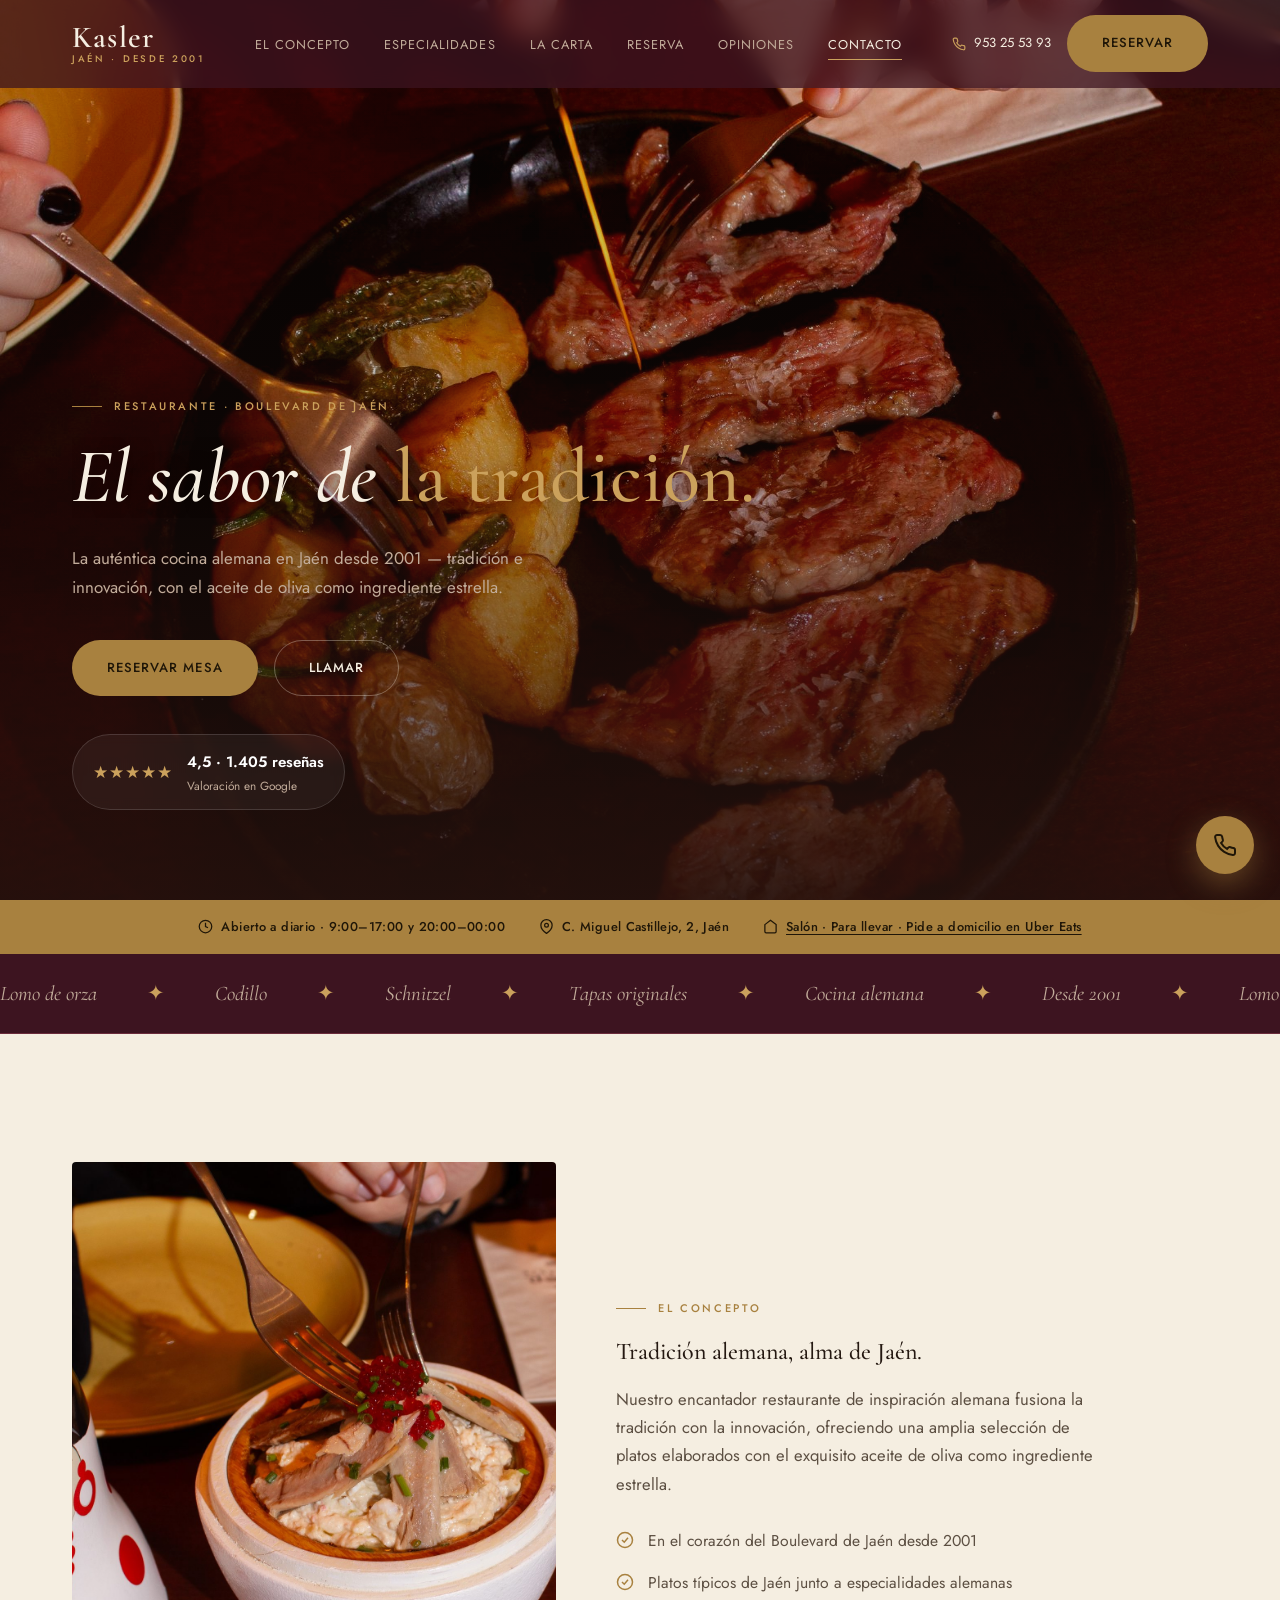
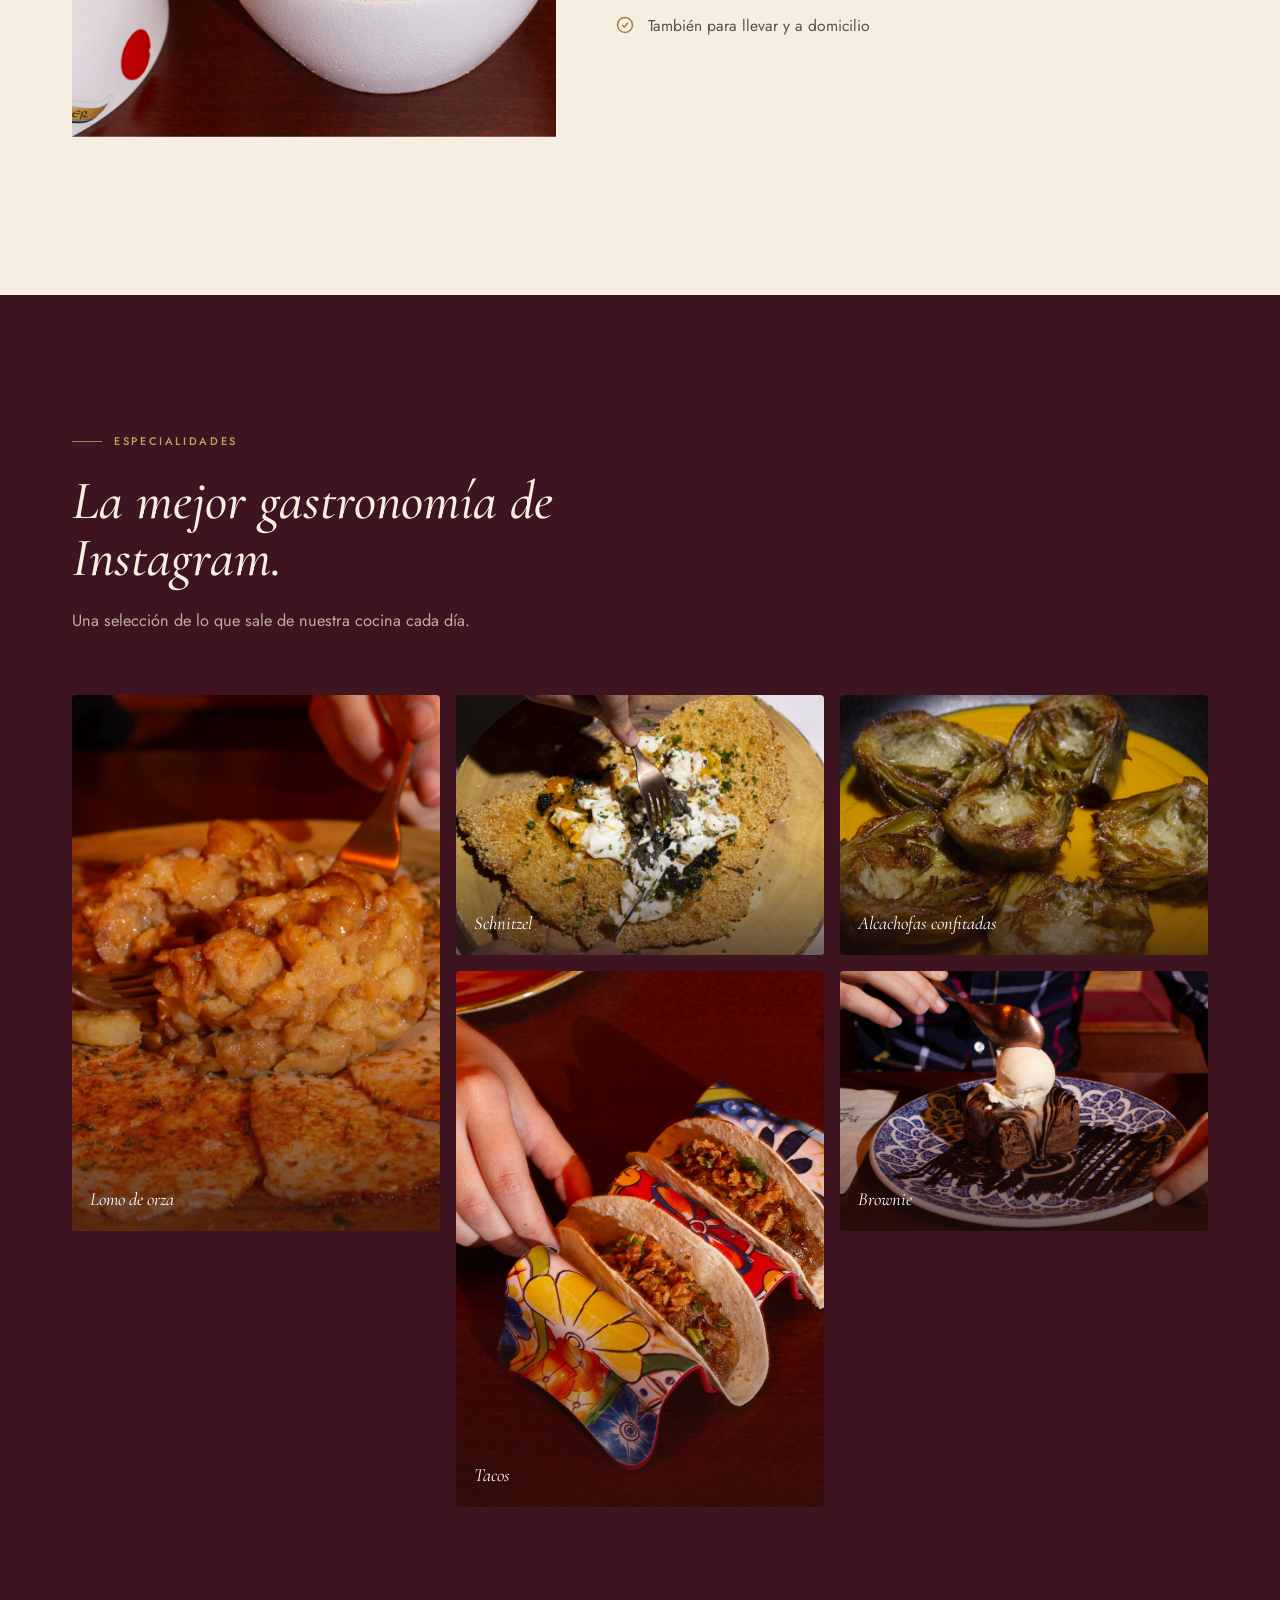
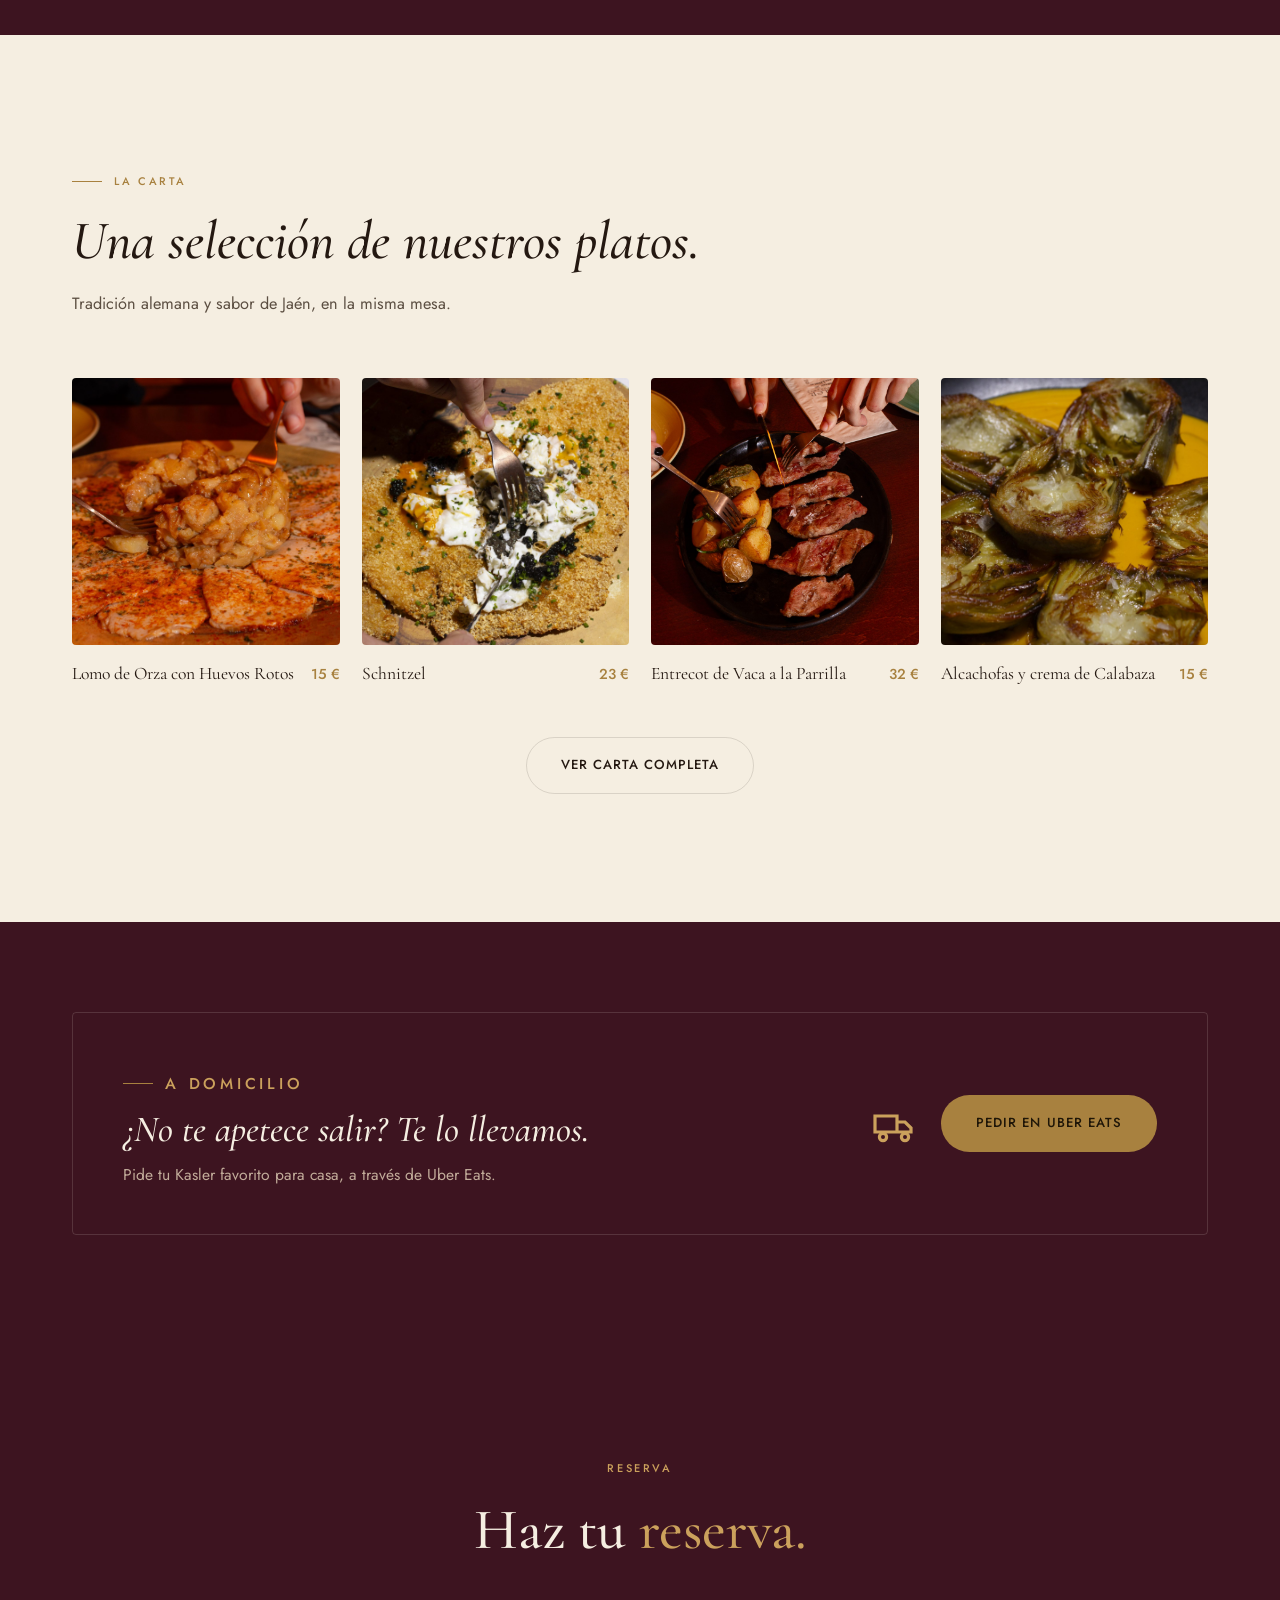
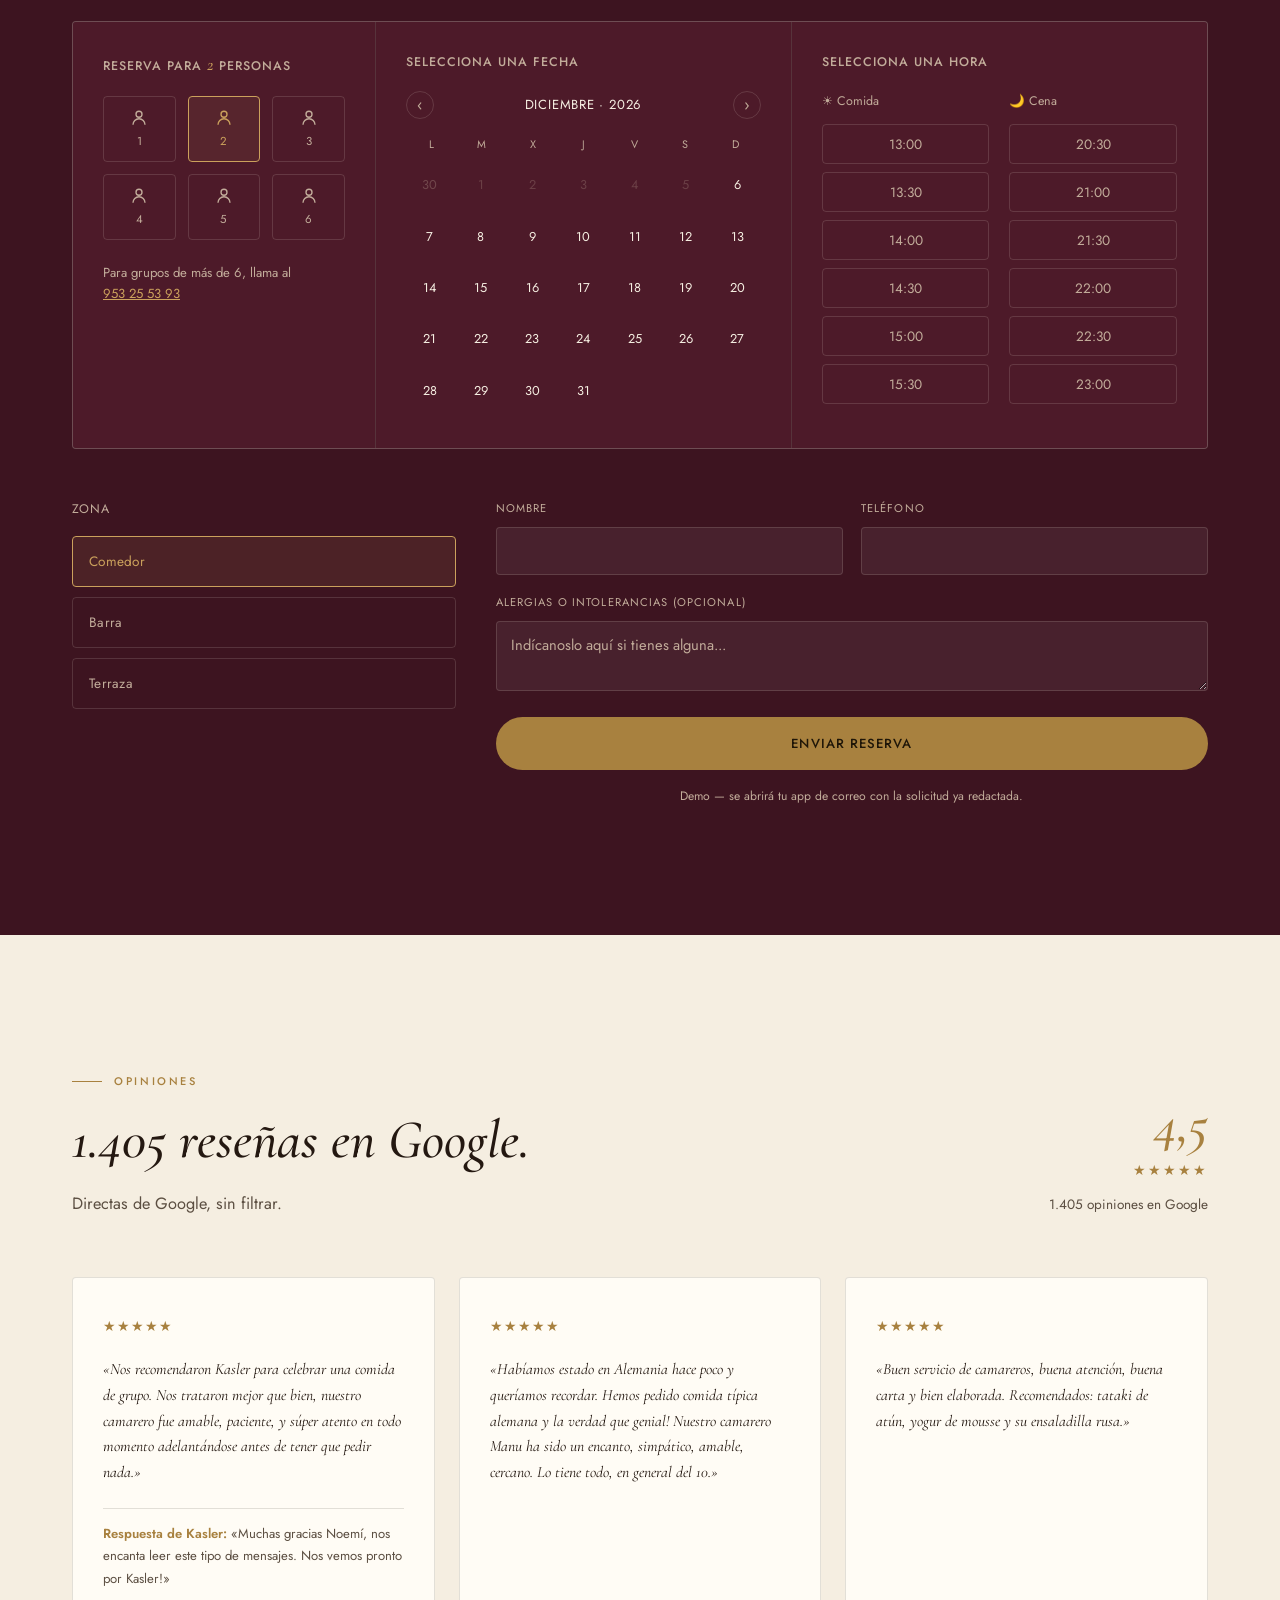
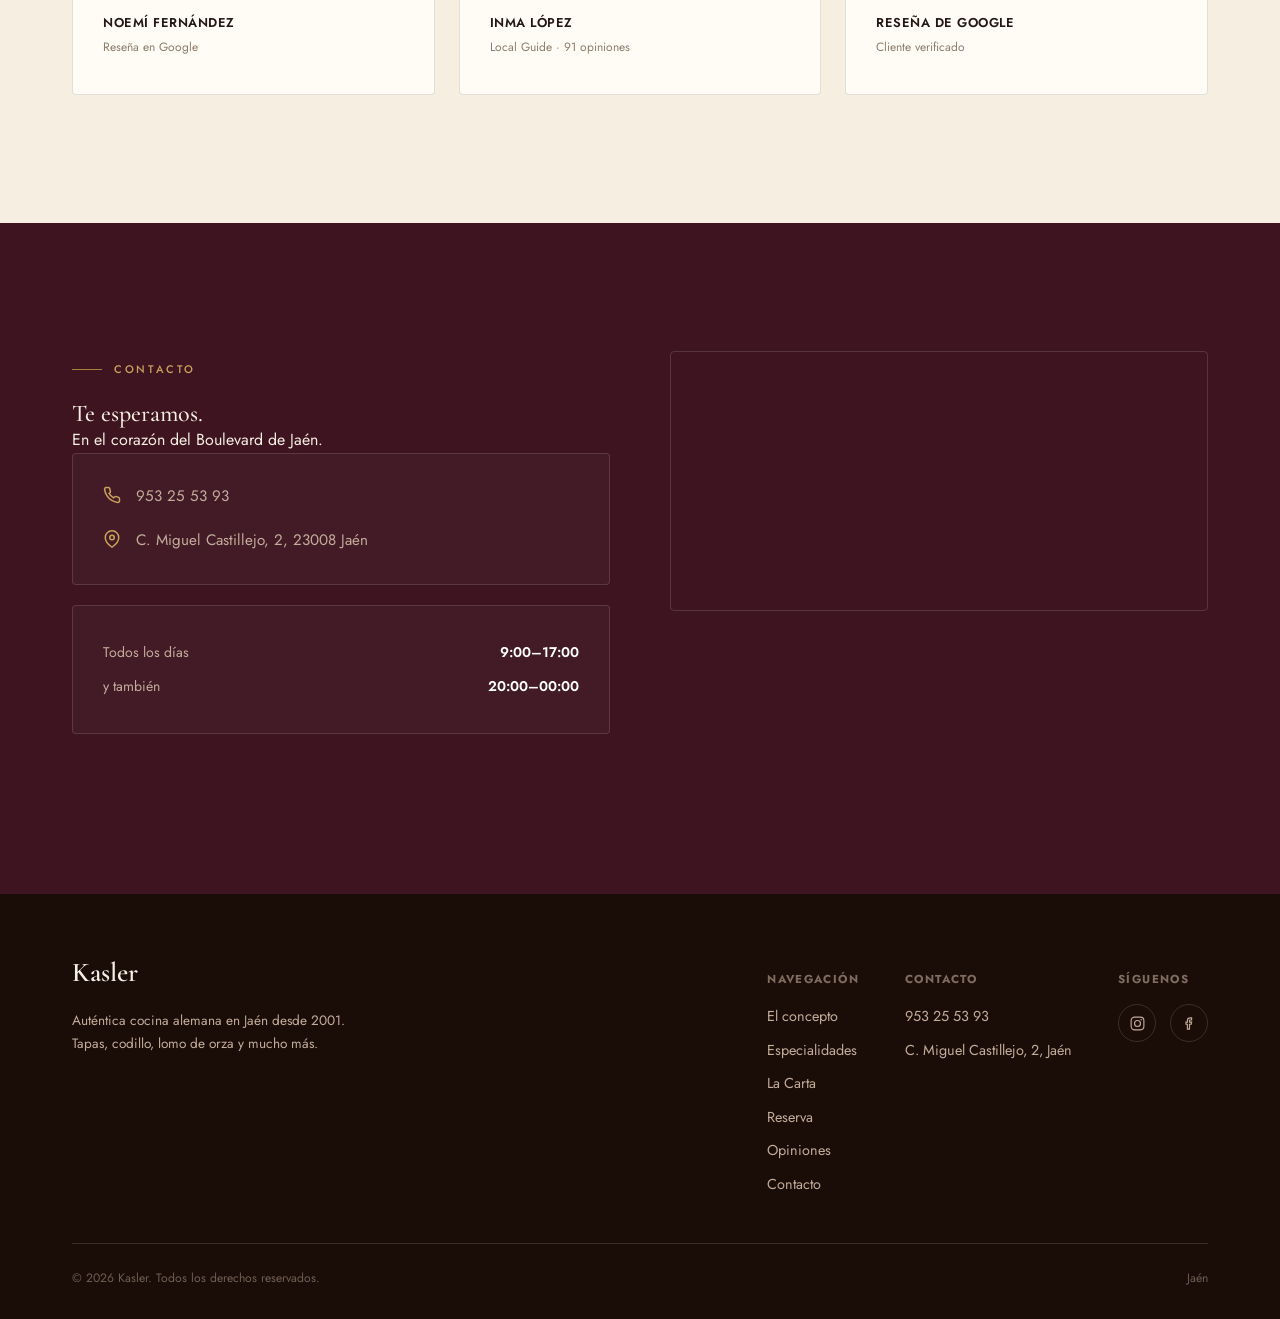
==== commit 2df6f750: "Widget de reservas tipo Malak (comensales, calendario, horas), carta completa con precios reales en " ====
--- a/index.html
+++ b/index.html
@@ -176,98 +176,111 @@
       <h2>Una selección de nuestros platos.</h2>
       <p class="lead">Tradición alemana y sabor de Jaén, en la misma mesa.</p>
     </div>
-    <div class="carta-grid" data-reveal>
-      <div class="carta-group">
-        <h3>Para picar</h3>
-        <div class="carta-item"><div><div class="name">Alcachofas confitadas</div><div class="desc">En aceite de oliva virgen extra</div></div></div>
-        <div class="carta-item"><div><div class="name">Patatas bravas</div></div></div>
-        <div class="carta-item"><div><div class="name">Arancini</div></div></div>
-        <div class="carta-item"><div><div class="name">Ensaladilla rusa</div></div></div>
-        <div class="carta-item"><div><div class="name">Tacos</div></div></div>
-      </div>
-      <div class="carta-group">
-        <h3>Cocina alemana</h3>
-        <div class="carta-item"><div><div class="name">Codillo</div></div></div>
-        <div class="carta-item"><div><div class="name">Escalope</div></div></div>
-        <div class="carta-item"><div><div class="name">Schnitzel</div><div class="desc">Con caviar y huevo</div></div></div>
-        <div class="carta-item"><div><div class="name">Salchicha alemana</div></div></div>
-        <div class="carta-item"><div><div class="name">Pulled pork</div></div></div>
-      </div>
-      <div class="carta-group">
-        <h3>Platos principales</h3>
-        <div class="carta-item"><div><div class="name">Lomo de orza con huevos rotos</div><div class="desc">Plato típico de Jaén, macerado en aceite de oliva</div></div></div>
-        <div class="carta-item"><div><div class="name">Entrecot a la parrilla</div><div class="desc">Con patatas y pimientos de padrón</div></div></div>
-        <div class="carta-item"><div><div class="name">Filete</div></div></div>
-        <div class="carta-item"><div><div class="name">Risotto</div></div></div>
-        <div class="carta-item"><div><div class="name">Lasaña</div></div></div>
-        <div class="carta-item"><div><div class="name">Tataki de atún</div></div></div>
-      </div>
-      <div class="carta-group">
-        <h3>Postres</h3>
-        <div class="carta-item"><div><div class="name">Brownie con helado</div></div></div>
-        <div class="carta-item"><div><div class="name">Pastel de queso</div></div></div>
-        <div class="carta-item"><div><div class="name">Yogur de mousse</div></div></div>
-      </div>
-    </div>
-    <p class="carta-note">Precio medio 20–30€ por persona · Carta completa disponible en el restaurante</p>
+    <div class="carta-teaser" data-reveal>
+      <div class="carta-teaser-item">
+        <div class="media"><img src="assets/img/lomo-orza.jpg?v=20260816" alt="Lomo de Orza con Huevos Rotos"></div>
+        <div class="row"><span class="name">Lomo de Orza con Huevos Rotos</span><span class="price">15 €</span></div>
+      </div>
+      <div class="carta-teaser-item">
+        <div class="media"><img src="assets/img/schnitzel.jpg?v=20260816" alt="Schnitzel"></div>
+        <div class="row"><span class="name">Schnitzel</span><span class="price">23 €</span></div>
+      </div>
+      <div class="carta-teaser-item">
+        <div class="media"><img src="assets/img/entrecot.jpg?v=20260816" alt="Entrecot de Vaca a la Parrilla"></div>
+        <div class="row"><span class="name">Entrecot de Vaca a la Parrilla</span><span class="price">32 €</span></div>
+      </div>
+      <div class="carta-teaser-item">
+        <div class="media"><img src="assets/img/alcachofas.jpg?v=20260816" alt="Alcachofas y crema de Calabaza"></div>
+        <div class="row"><span class="name">Alcachofas y crema de Calabaza</span><span class="price">15 €</span></div>
+      </div>
+    </div>
+    <div class="carta-cta" data-reveal>
+      <a href="carta.html" class="btn btn-ghost-dark">Ver carta completa</a>
+    </div>
+  </div>
+</section>
+
+<!-- ============ A domicilio ============ -->
+<section class="domicilio" id="domicilio">
+  <div class="container">
+    <div class="domicilio-card" data-reveal>
+      <div class="domicilio-copy">
+        <p class="eyebrow on-dark">A domicilio</p>
+        <h2>¿No te apetece salir? Te lo llevamos.</h2>
+        <p>Pide tu Kasler favorito para casa, a través de Uber Eats.</p>
+      </div>
+      <div style="display:flex; align-items:center; gap:24px;">
+        <svg class="domicilio-icon" viewBox="0 0 24 24" fill="none" stroke="currentColor" stroke-width="1.6"><path d="M3 8h11v8H3zM14 11h4l3 3v2h-7z"/><circle cx="7" cy="18.5" r="1.8"/><circle cx="18" cy="18.5" r="1.8"/></svg>
+        <a href="https://www.ubereats.com/es/store/kasler-restaurante/s2E5OLleR76eaOBffpR8yA" target="_blank" rel="noopener" class="btn btn-primary">Pedir en Uber Eats</a>
+      </div>
+    </div>
   </div>
 </section>
 
 <!-- ============ Reserva ============ -->
 <section class="reserva" id="reserva">
-  <div class="container reserva-grid">
-    <div class="reserva-copy" data-reveal>
-      <p class="eyebrow">Reserva</p>
-      <h2>Tu mesa en tres pasos.</h2>
-      <p class="lead">Elige comensales, día y zona, y te confirmamos por correo o teléfono.</p>
-      <div class="reserva-steps">
-        <div class="reserva-step">
-          <span class="n">01</span>
-          <div><h4>Elige</h4><p>Número de comensales, fecha, hora y zona: comedor, barra o terraza.</p></div>
-        </div>
-        <div class="reserva-step">
-          <span class="n">02</span>
-          <div><h4>Indícanos</h4><p>Tus datos de contacto y cualquier alergia o intolerancia.</p></div>
-        </div>
-        <div class="reserva-step">
-          <span class="n">03</span>
-          <div><h4>Confirma</h4><p>Te confirmamos la reserva por correo o por teléfono.</p></div>
-        </div>
-      </div>
-    </div>
-
-    <form class="reserva-form" id="reserva-form" data-reveal>
-      <h3>Reservar mesa</h3>
-      <span class="sub">Demo — al enviar se abre tu correo con la solicitud.</span>
-
-      <div class="form-row cols-3">
-        <div class="field"><label for="fecha">Fecha</label><input type="date" id="fecha" name="fecha" required></div>
-        <div class="field"><label for="hora">Hora</label><input type="time" id="hora" name="hora" required></div>
-        <div class="field"><label for="comensales">Comensales</label>
-          <select id="comensales" name="comensales">
-            <option>1 persona</option><option>2 personas</option><option selected>3 personas</option>
-            <option>4 personas</option><option>5 personas</option><option>6 personas</option><option>Más de 6</option>
-          </select>
-        </div>
-      </div>
-
-      <label style="display:block; font-family: var(--font-body); font-size: 0.7rem; letter-spacing: 0.1em; text-transform: uppercase; color: var(--on-dark-dim); margin-bottom: 10px;">Zona</label>
-      <div class="zone-picker">
-        <div class="zone-opt"><input type="radio" name="zona" id="zona-comedor" value="Comedor" checked><label for="zona-comedor">Comedor</label></div>
-        <div class="zone-opt"><input type="radio" name="zona" id="zona-barra" value="Barra"><label for="zona-barra">Barra</label></div>
-        <div class="zone-opt"><input type="radio" name="zona" id="zona-terraza" value="Terraza"><label for="zona-terraza">Terraza</label></div>
-      </div>
-
-      <div class="form-row">
-        <div class="field"><label for="nombre">Nombre</label><input type="text" id="nombre" name="nombre" required autocomplete="name"></div>
-        <div class="field"><label for="telefono">Teléfono</label><input type="tel" id="telefono" name="telefono" required autocomplete="tel"></div>
-      </div>
-      <div class="field">
-        <label for="alergias">Alergias o intolerancias (opcional)</label>
-        <textarea id="alergias" name="alergias" placeholder="Indícanoslo aquí si tienes alguna..."></textarea>
-      </div>
-      <button type="submit" class="btn btn-primary btn-block">Enviar reserva</button>
-      <p class="form-note">Se abrirá tu app de correo con la solicitud ya redactada.</p>
+  <div class="container">
+    <div class="reserva-head" data-reveal>
+      <p class="eyebrow on-dark">Reserva</p>
+      <h2>Haz tu <span class="roman">reserva.</span></h2>
+    </div>
+
+    <form id="reserva-form" data-reveal>
+      <div class="resv-widget">
+        <div class="resv-col">
+          <h4>Reserva para <span id="guest-count">2</span> personas</h4>
+          <div class="guest-icons" id="guest-icons"></div>
+          <p class="resv-note">Para grupos de más de 6, llama al<br><a href="tel:+34953255393">953 25 53 93</a></p>
+        </div>
+
+        <div class="resv-col">
+          <h4>Selecciona una fecha</h4>
+          <div class="cal-header">
+            <button type="button" id="cal-prev" aria-label="Mes anterior">‹</button>
+            <span id="cal-label"></span>
+            <button type="button" id="cal-next" aria-label="Mes siguiente">›</button>
+          </div>
+          <div class="cal-weekdays"><span>L</span><span>M</span><span>X</span><span>J</span><span>V</span><span>S</span><span>D</span></div>
+          <div class="cal-grid" id="cal-grid"></div>
+        </div>
+
+        <div class="resv-col">
+          <h4>Selecciona una hora</h4>
+          <div class="time-cols">
+            <div class="time-col">
+              <span class="time-col-label">☀ Comida</span>
+              <div class="time-slots" id="slots-comida"></div>
+            </div>
+            <div class="time-col">
+              <span class="time-col-label">🌙 Cena</span>
+              <div class="time-slots" id="slots-cena"></div>
+            </div>
+          </div>
+        </div>
+      </div>
+
+      <div class="resv-lower">
+        <div class="resv-zone">
+          <label class="resv-zone-label">Zona</label>
+          <div class="zone-picker">
+            <div class="zone-opt"><input type="radio" name="zona" id="zona-comedor" value="Comedor" checked><label for="zona-comedor">Comedor</label></div>
+            <div class="zone-opt"><input type="radio" name="zona" id="zona-barra" value="Barra"><label for="zona-barra">Barra</label></div>
+            <div class="zone-opt"><input type="radio" name="zona" id="zona-terraza" value="Terraza"><label for="zona-terraza">Terraza</label></div>
+          </div>
+        </div>
+        <div class="resv-contact">
+          <div class="form-row">
+            <div class="field"><label for="nombre">Nombre</label><input type="text" id="nombre" name="nombre" required autocomplete="name"></div>
+            <div class="field"><label for="telefono">Teléfono</label><input type="tel" id="telefono" name="telefono" required autocomplete="tel"></div>
+          </div>
+          <div class="field">
+            <label for="alergias">Alergias o intolerancias (opcional)</label>
+            <textarea id="alergias" name="alergias" placeholder="Indícanoslo aquí si tienes alguna..."></textarea>
+          </div>
+          <button type="submit" class="btn btn-primary btn-block">Enviar reserva</button>
+          <p class="form-note">Demo — se abrirá tu app de correo con la solicitud ya redactada.</p>
+        </div>
+      </div>
     </form>
   </div>
 </section>
@@ -364,9 +377,14 @@
         </div>
         <div class="footer-col">
           <h5>Síguenos</h5>
-          <a href="https://www.instagram.com/kaslerjaen" target="_blank" rel="noopener">📸 Instagram</a>
-          <a href="https://www.facebook.com/KaslerJaen/" target="_blank" rel="noopener">📘 Facebook</a>
-          <a href="https://www.ubereats.com/es/store/kasler-restaurante/s2E5OLleR76eaOBffpR8yA" target="_blank" rel="noopener">🛵 Pide en Uber Eats</a>
+          <div class="social-row">
+            <a href="https://www.instagram.com/kaslerjaen" target="_blank" rel="noopener" aria-label="Instagram">
+              <svg viewBox="0 0 24 24" fill="none" stroke="currentColor" stroke-width="1.6"><rect x="3" y="3" width="18" height="18" rx="5"/><circle cx="12" cy="12" r="4.2"/><circle cx="17.2" cy="6.8" r="1.1" fill="currentColor" stroke="none"/></svg>
+            </a>
+            <a href="https://www.facebook.com/KaslerJaen/" target="_blank" rel="noopener" aria-label="Facebook">
+              <svg viewBox="0 0 24 24" fill="none" stroke="currentColor" stroke-width="1.6"><path d="M15 4h-2a4 4 0 0 0-4 4v2H7v3h2v7h3v-7h2.5l.5-3H12V8a1 1 0 0 1 1-1h2z"/></svg>
+            </a>
+          </div>
         </div>
       </div>
     </div>
--- a/styles.css
+++ b/styles.css
@@ -173,50 +173,111 @@
 .gal-item::after { content: ''; position: absolute; inset: 0; background: linear-gradient(180deg, transparent 55%, rgba(36,17,13,0.65) 100%); pointer-events: none; }
 .gal-item .tag { position: absolute; left: 18px; bottom: 16px; z-index: 1; font-family: var(--font-display); font-style: italic; font-size: 1.15rem; color: #fff; }
 
-/* ================= La Carta ================= */
+/* ================= La Carta (adelanto en portada) ================= */
 .carta { padding: var(--pad) 0; background: var(--cream); }
-.carta-grid { display: grid; grid-template-columns: repeat(2, 1fr); gap: 50px 60px; }
-.carta-group h3 { font-size: 1.5rem; font-style: italic; color: var(--brass); margin-bottom: 22px; padding-bottom: 14px; border-bottom: 1px solid var(--line); }
-.carta-item { display: flex; align-items: baseline; gap: 10px; padding: 12px 0; border-bottom: 1px dotted var(--line); }
-.carta-item:last-child { border-bottom: none; }
-.carta-item .name { font-family: var(--font-display); font-size: 1.15rem; color: var(--ink); }
-.carta-item .desc { font-size: 0.85rem; color: var(--ink-faint); margin-top: 2px; }
-.carta-note { margin-top: 40px; text-align: center; color: var(--ink-dim); font-size: 0.92rem; font-style: italic; font-family: var(--font-display); }
+.carta-teaser { display: grid; grid-template-columns: repeat(4, 1fr); gap: 22px; }
+.carta-teaser-item .media { border-radius: var(--radius); overflow: hidden; aspect-ratio: 1/1; }
+.carta-teaser-item .media img { width: 100%; height: 100%; object-fit: cover; transition: transform 0.7s cubic-bezier(0.16,1,0.3,1); }
+.carta-teaser-item:hover .media img { transform: scale(1.06); }
+.carta-teaser-item .row { display: flex; justify-content: space-between; align-items: baseline; gap: 10px; margin-top: 14px; }
+.carta-teaser-item .name { font-family: var(--font-display); font-size: 1.1rem; color: var(--ink); }
+.carta-teaser-item .price { font-family: var(--font-body); font-size: 0.9rem; color: var(--brass); font-weight: 500; flex-shrink: 0; }
+.carta-cta { text-align: center; margin-top: 48px; }
+
+.carta-subnav { display: flex; gap: 30px; flex-wrap: wrap; margin-top: 34px; padding-top: 26px; border-top: 1px solid var(--line-on-dark); }
+.carta-subnav a { font-family: var(--font-body); font-size: 0.82rem; letter-spacing: 0.06em; text-transform: uppercase; color: var(--on-dark-dim); transition: color 0.25s ease; }
+.carta-subnav a:hover { color: var(--brass-bright); }
+
+/* ================= Carta completa (carta.html) ================= */
+.carta-full { padding: var(--pad) 0 60px; background: var(--cream); }
+.carta-full-cat { margin-bottom: 64px; }
+.carta-full-cat h3 { font-size: 1.7rem; font-style: italic; color: var(--brass); margin-bottom: 8px; }
+.carta-full-cat .cat-note { font-size: 0.85rem; color: var(--ink-faint); margin-bottom: 26px; }
+.carta-full-list { display: flex; flex-direction: column; }
+.carta-full-row { display: grid; grid-template-columns: 76px 1fr auto; align-items: center; gap: 20px; padding: 16px 0; border-bottom: 1px solid var(--line); }
+.carta-full-row.no-img { grid-template-columns: 1fr auto; }
+.carta-full-row .thumb { width: 76px; height: 76px; border-radius: var(--radius); overflow: hidden; flex-shrink: 0; }
+.carta-full-row .thumb img { width: 100%; height: 100%; object-fit: cover; }
+.carta-full-row .info .name { font-family: var(--font-display); font-size: 1.2rem; color: var(--ink); display: flex; align-items: center; gap: 10px; flex-wrap: wrap; }
+.carta-full-row .info .desc { font-size: 0.85rem; color: var(--ink-faint); margin-top: 4px; }
+.carta-full-row .price { font-family: var(--font-body); font-size: 1rem; color: var(--brass); font-weight: 500; white-space: nowrap; }
+.tag-star { font-size: 0.7rem; background: var(--brass); color: #fff; padding: 2px 8px; border-radius: 100px; letter-spacing: 0.04em; }
+.tag-veg { font-size: 0.7rem; border: 1px solid var(--brass); color: var(--brass); padding: 1px 7px; border-radius: 100px; letter-spacing: 0.03em; }
+
+/* ================= A domicilio ================= */
+.domicilio { padding: 90px 0; background: var(--wine); }
+.domicilio-card {
+  display: flex; align-items: center; justify-content: space-between; gap: 40px; flex-wrap: wrap;
+  border: 1px solid var(--line-on-dark); border-radius: var(--radius); padding: 46px 50px;
+}
+.domicilio-copy .eyebrow { color: var(--brass-bright); margin-bottom: 14px; }
+.domicilio-copy h2 { color: var(--on-dark); font-size: clamp(1.7rem, 3vw, 2.3rem); font-style: italic; max-width: 480px; }
+.domicilio-copy p { margin-top: 12px; color: var(--on-dark-dim); font-size: 0.98rem; max-width: 440px; font-family: var(--font-body); }
+.domicilio-icon { width: 48px; height: 48px; color: var(--brass-bright); flex-shrink: 0; }
 
 /* ================= Reserva ================= */
-.reserva { padding: var(--pad) 0; background: var(--cream-alt); }
-.reserva-grid { display: grid; grid-template-columns: 0.85fr 1.15fr; gap: 60px; }
-.reserva-copy .lead { margin-top: 20px; color: var(--ink-dim); font-size: 1.02rem; max-width: 440px; }
-.reserva-steps { margin-top: 34px; display: flex; flex-direction: column; gap: 22px; }
-.reserva-step { display: flex; gap: 16px; align-items: flex-start; }
-.reserva-step .n { font-family: var(--font-display); font-style: italic; font-size: 1.6rem; color: var(--brass); flex-shrink: 0; width: 30px; }
-.reserva-step h4 { font-family: var(--font-body); font-size: 0.95rem; font-weight: 600; color: var(--ink); text-transform: uppercase; letter-spacing: 0.04em; }
-.reserva-step p { margin-top: 4px; font-size: 0.9rem; color: var(--ink-dim); }
-
-.reserva-form { background: var(--wine); color: var(--on-dark); border-radius: var(--radius); padding: 48px; }
-.reserva-form h3 { font-size: 1.8rem; font-style: italic; color: var(--on-dark); margin-bottom: 8px; }
-.reserva-form .sub { color: var(--on-dark-dim); font-size: 0.92rem; font-family: var(--font-body); display: block; margin-bottom: 30px; }
-.form-row { display: grid; grid-template-columns: 1fr 1fr; gap: 18px; }
-.form-row.cols-3 { grid-template-columns: 1fr 1fr 1fr; }
-.field { margin-bottom: 18px; }
-.field label { display: block; font-family: var(--font-body); font-size: 0.7rem; letter-spacing: 0.1em; text-transform: uppercase; color: var(--on-dark-dim); margin-bottom: 9px; }
-.field input, .field select, .field textarea {
+.reserva { padding: var(--pad) 0; background: var(--wine); }
+.reserva-head { text-align: center; margin-bottom: 60px; }
+.reserva-head .eyebrow { justify-content: center; }
+.reserva-head .eyebrow::before { display: none; }
+.reserva-head h2 { color: var(--on-dark); font-size: clamp(2.2rem, 4.6vw, 3.6rem); }
+.reserva-head h2 .roman { font-style: normal; color: var(--brass-bright); }
+
+.resv-widget { display: grid; grid-template-columns: 0.8fr 1.1fr 1.1fr; gap: 1px; background: var(--line-on-dark); border: 1px solid var(--line-on-dark); border-radius: var(--radius); overflow: hidden; margin-bottom: 50px; }
+.resv-col { background: var(--wine-alt); padding: 34px 30px; }
+.resv-col h4 { font-family: var(--font-body); font-size: 0.78rem; letter-spacing: 0.08em; text-transform: uppercase; color: var(--on-dark-dim); font-weight: 500; margin-bottom: 22px; }
+.resv-col h4 span { color: var(--brass-bright); font-family: var(--font-display); font-style: italic; font-size: 1.1rem; }
+
+.guest-icons { display: grid; grid-template-columns: repeat(3, 1fr); gap: 12px; }
+.guest-icon { display: flex; flex-direction: column; align-items: center; gap: 6px; background: none; border: 1px solid var(--line-on-dark); border-radius: var(--radius); padding: 12px 6px; color: var(--on-dark-dim); transition: all 0.25s ease; }
+.guest-icon svg { width: 18px; height: 18px; }
+.guest-icon span { font-size: 0.72rem; font-family: var(--font-body); }
+.guest-icon.is-active, .guest-icon:hover { border-color: var(--brass-bright); color: var(--brass-bright); background: rgba(203,161,92,0.08); }
+.resv-note { margin-top: 22px; font-size: 0.82rem; color: var(--on-dark-dim); font-family: var(--font-body); line-height: 1.6; }
+.resv-note a { color: var(--brass-bright); text-decoration: underline; }
+
+.cal-header { display: flex; align-items: center; justify-content: space-between; margin-bottom: 16px; }
+.cal-header button { background: none; border: 1px solid var(--line-on-dark); border-radius: 50%; width: 28px; height: 28px; color: var(--on-dark-dim); font-size: 1rem; line-height: 1; transition: all 0.2s ease; }
+.cal-header button:hover { color: var(--brass-bright); border-color: var(--brass-bright); }
+.cal-header span { font-family: var(--font-body); font-size: 0.82rem; letter-spacing: 0.06em; text-transform: uppercase; color: var(--on-dark); }
+.cal-weekdays { display: grid; grid-template-columns: repeat(7, 1fr); text-align: center; margin-bottom: 8px; }
+.cal-weekdays span { font-size: 0.68rem; color: var(--on-dark-dim); font-family: var(--font-body); }
+.cal-grid { display: grid; grid-template-columns: repeat(7, 1fr); gap: 4px; }
+.cal-day { aspect-ratio: 1; display: flex; align-items: center; justify-content: center; font-size: 0.8rem; font-family: var(--font-body); color: var(--on-dark); border-radius: 50%; background: none; border: none; transition: all 0.2s ease; }
+.cal-day.is-muted { color: var(--on-dark-dim); opacity: 0.3; pointer-events: none; }
+.cal-day.is-disabled { color: var(--on-dark-dim); opacity: 0.25; pointer-events: none; }
+.cal-day:not(.is-muted):not(.is-disabled):hover { background: rgba(203,161,92,0.15); }
+.cal-day.is-selected { background: var(--brass-bright); color: #1f1608; font-weight: 600; }
+
+.time-cols { display: grid; grid-template-columns: 1fr 1fr; gap: 20px; }
+.time-col-label { display: block; font-size: 0.78rem; color: var(--on-dark-dim); font-family: var(--font-body); margin-bottom: 12px; }
+.time-slots { display: flex; flex-direction: column; gap: 8px; }
+.time-slot { background: none; border: 1px solid var(--line-on-dark); border-radius: var(--radius); padding: 9px; color: var(--on-dark-dim); font-family: var(--font-body); font-size: 0.85rem; transition: all 0.2s ease; }
+.time-slot:hover { border-color: var(--brass-bright); color: var(--brass-bright); }
+.time-slot.is-selected { background: var(--brass-bright); border-color: var(--brass-bright); color: #1f1608; font-weight: 600; }
+
+.resv-lower { display: grid; grid-template-columns: 0.7fr 1.3fr; gap: 40px; align-items: start; }
+.resv-zone-label { display: block; font-family: var(--font-body); font-size: 0.78rem; letter-spacing: 0.08em; text-transform: uppercase; color: var(--on-dark-dim); margin-bottom: 16px; }
+.zone-picker { display: flex; flex-direction: column; gap: 10px; }
+.zone-opt { position: relative; }
+.zone-opt input { position: absolute; opacity: 0; }
+.zone-opt label {
+  display: block; padding: 13px 16px; border: 1px solid var(--line-on-dark); border-radius: var(--radius);
+  font-family: var(--font-body); font-size: 0.85rem; letter-spacing: 0.02em; color: var(--on-dark-dim);
+  cursor: pointer; transition: all 0.25s ease; margin: 0;
+}
+.zone-opt input:checked + label { border-color: var(--brass-bright); color: var(--brass-bright); background: rgba(203,161,92,0.1); }
+
+.resv-contact .form-row { display: grid; grid-template-columns: 1fr 1fr; gap: 18px; }
+.resv-contact .field { margin-bottom: 18px; }
+.resv-contact .field label { display: block; font-family: var(--font-body); font-size: 0.7rem; letter-spacing: 0.1em; text-transform: uppercase; color: var(--on-dark-dim); margin-bottom: 9px; }
+.resv-contact .field input, .resv-contact .field textarea {
   width: 100%; background: rgba(255,255,255,0.06); border: 1px solid var(--line-on-dark);
   color: #fff; padding: 12px 14px; font-family: var(--font-body); font-size: 0.92rem;
   border-radius: var(--radius); transition: border-color 0.3s ease;
 }
-.field input::placeholder, .field textarea::placeholder { color: var(--on-dark-dim); }
-.field input:focus, .field select:focus, .field textarea:focus { outline: none; border-color: var(--brass-bright); }
-.field select option { color: #000; }
-.zone-picker { display: grid; grid-template-columns: repeat(3, 1fr); gap: 10px; margin-bottom: 20px; }
-.zone-opt { position: relative; }
-.zone-opt input { position: absolute; opacity: 0; }
-.zone-opt label {
-  display: block; text-align: center; padding: 13px 8px; border: 1px solid var(--line-on-dark); border-radius: var(--radius);
-  font-family: var(--font-body); font-size: 0.78rem; letter-spacing: 0.04em; text-transform: uppercase; color: var(--on-dark-dim);
-  cursor: pointer; transition: all 0.25s ease; margin: 0;
-}
-.zone-opt input:checked + label { border-color: var(--brass-bright); color: var(--brass-bright); background: rgba(203,161,92,0.1); }
+.resv-contact .field input::placeholder, .resv-contact .field textarea::placeholder { color: var(--on-dark-dim); }
+.resv-contact .field input:focus, .resv-contact .field textarea:focus { outline: none; border-color: var(--brass-bright); }
 .form-note { margin-top: 16px; font-size: 0.76rem; color: var(--on-dark-dim); text-align: center; font-family: var(--font-body); }
 
 /* ================= Opiniones ================= */
@@ -263,6 +324,10 @@
 .footer-col h5 { font-family: var(--font-body); font-size: 0.72rem; letter-spacing: 0.12em; text-transform: uppercase; color: var(--on-dark-dim); opacity: 0.6; margin-bottom: 15px; }
 .footer-col a, .footer-col p { display: block; color: var(--on-dark-dim); font-size: 0.9rem; margin-bottom: 9px; font-family: var(--font-body); }
 .footer-col a:hover { color: var(--brass-bright); }
+.social-row { display: flex; gap: 14px; }
+.social-row a { display: flex; align-items: center; justify-content: center; width: 38px; height: 38px; border: 1px solid var(--line-on-dark); border-radius: 50%; color: var(--on-dark-dim); transition: color 0.25s ease, border-color 0.25s ease; margin: 0; }
+.social-row a:hover { color: var(--brass-bright); border-color: var(--brass-bright); }
+.social-row svg { width: 17px; height: 17px; }
 .footer-bottom { display: flex; justify-content: space-between; align-items: center; padding-top: 24px; font-size: 0.76rem; opacity: 0.5; flex-wrap: wrap; gap: 10px; font-family: var(--font-body); }
 
 /* ================= Call float ================= */
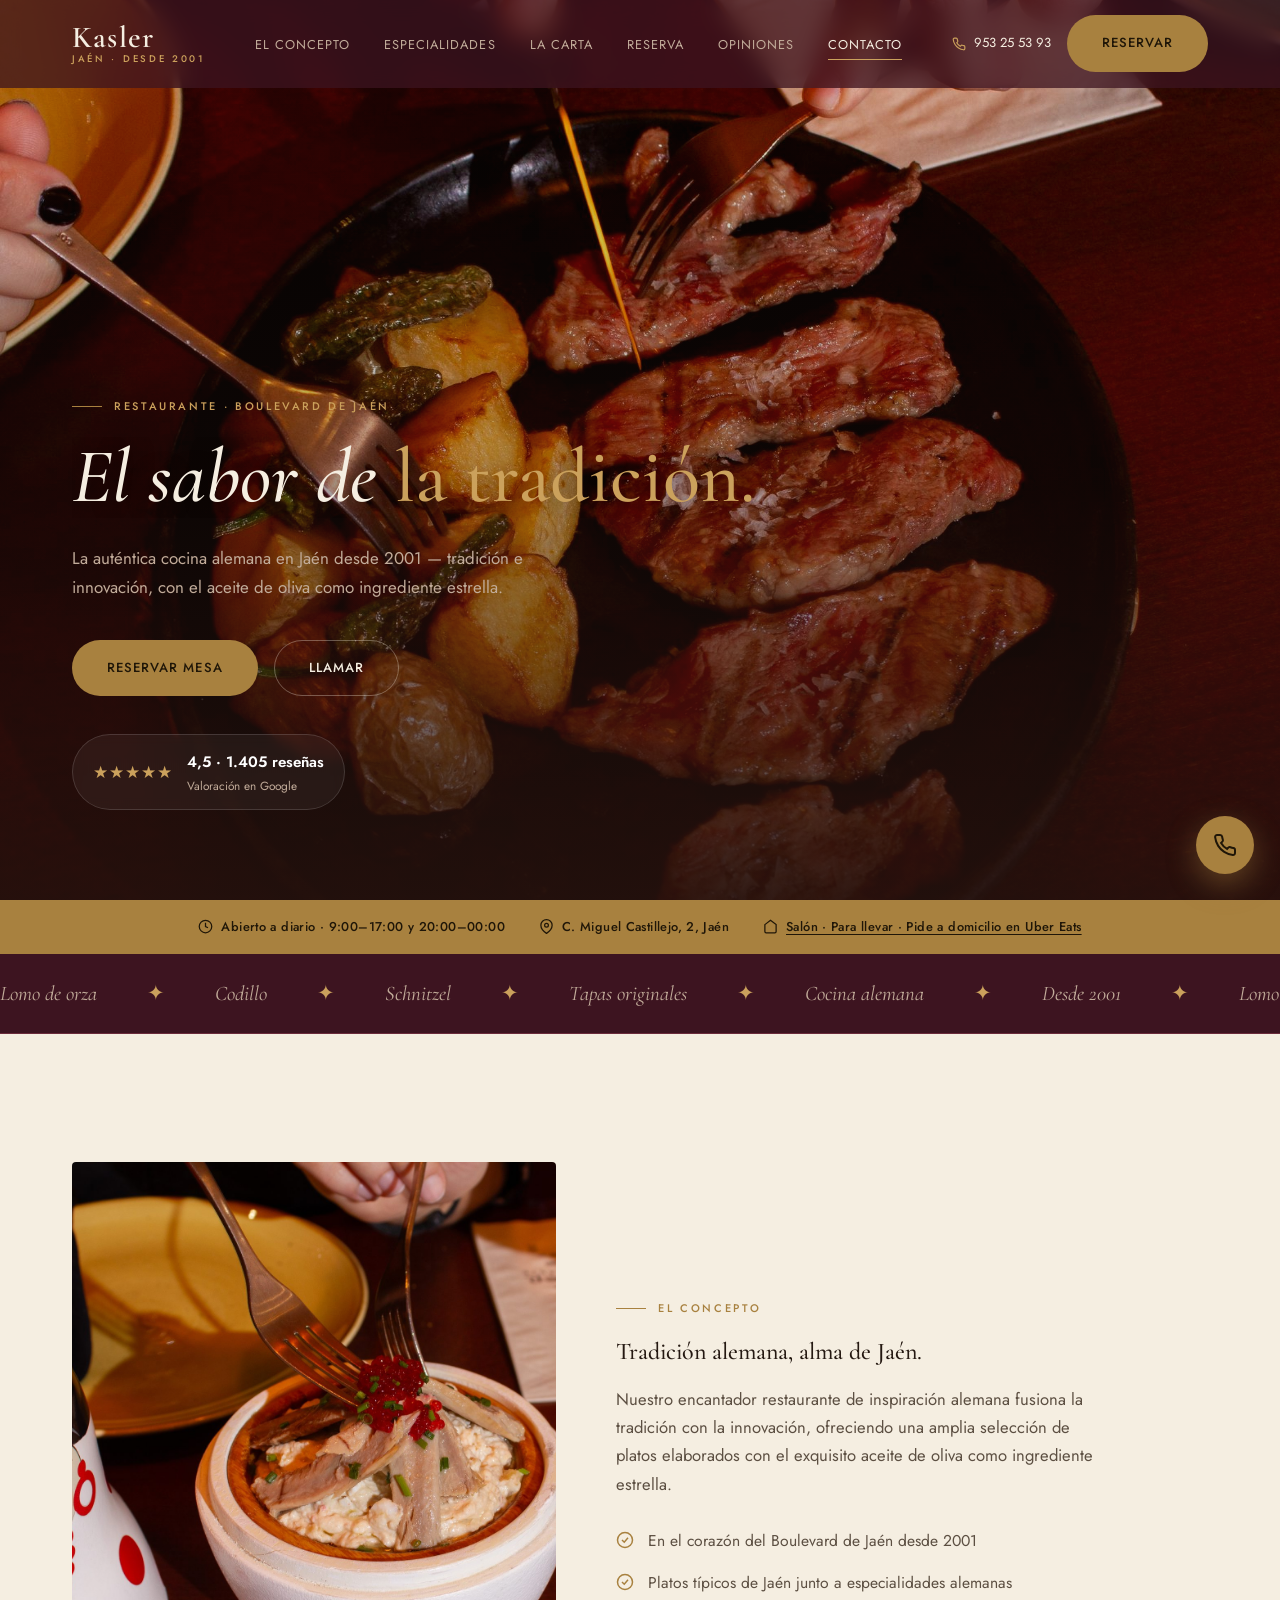
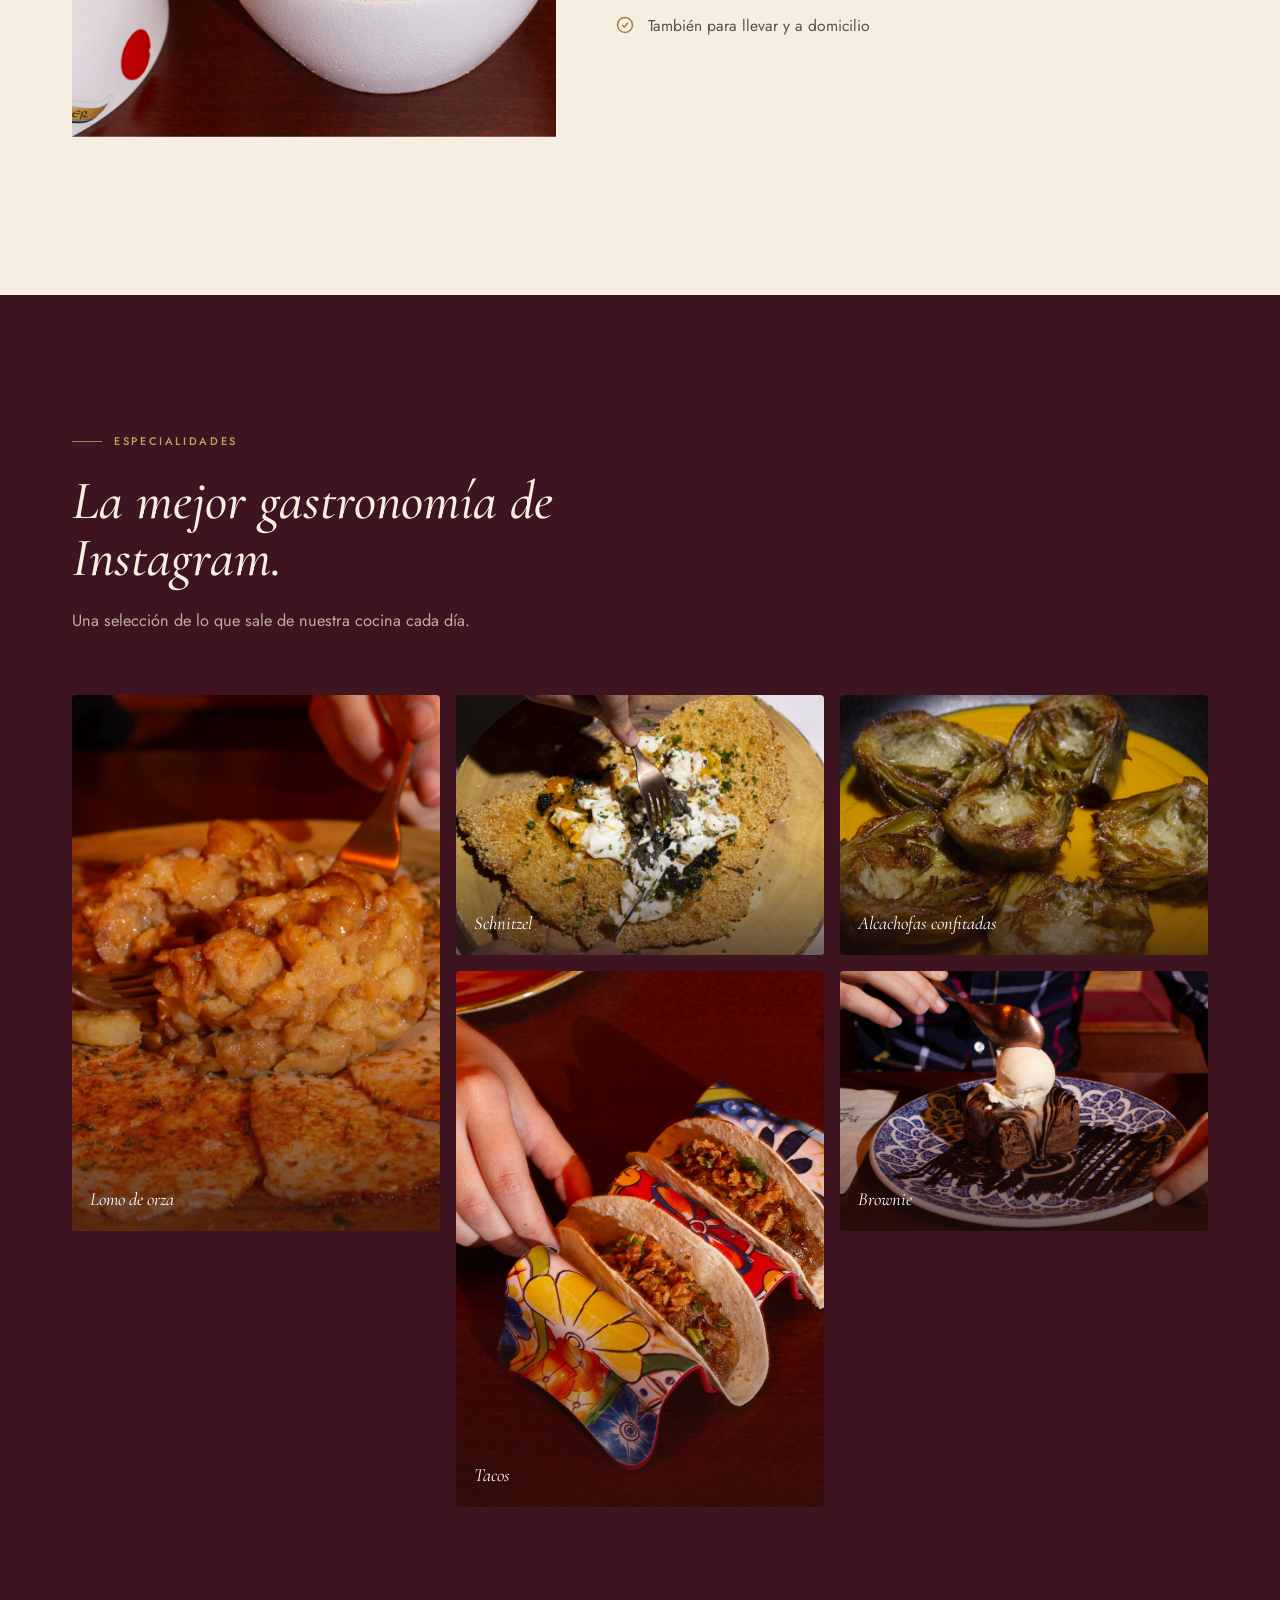
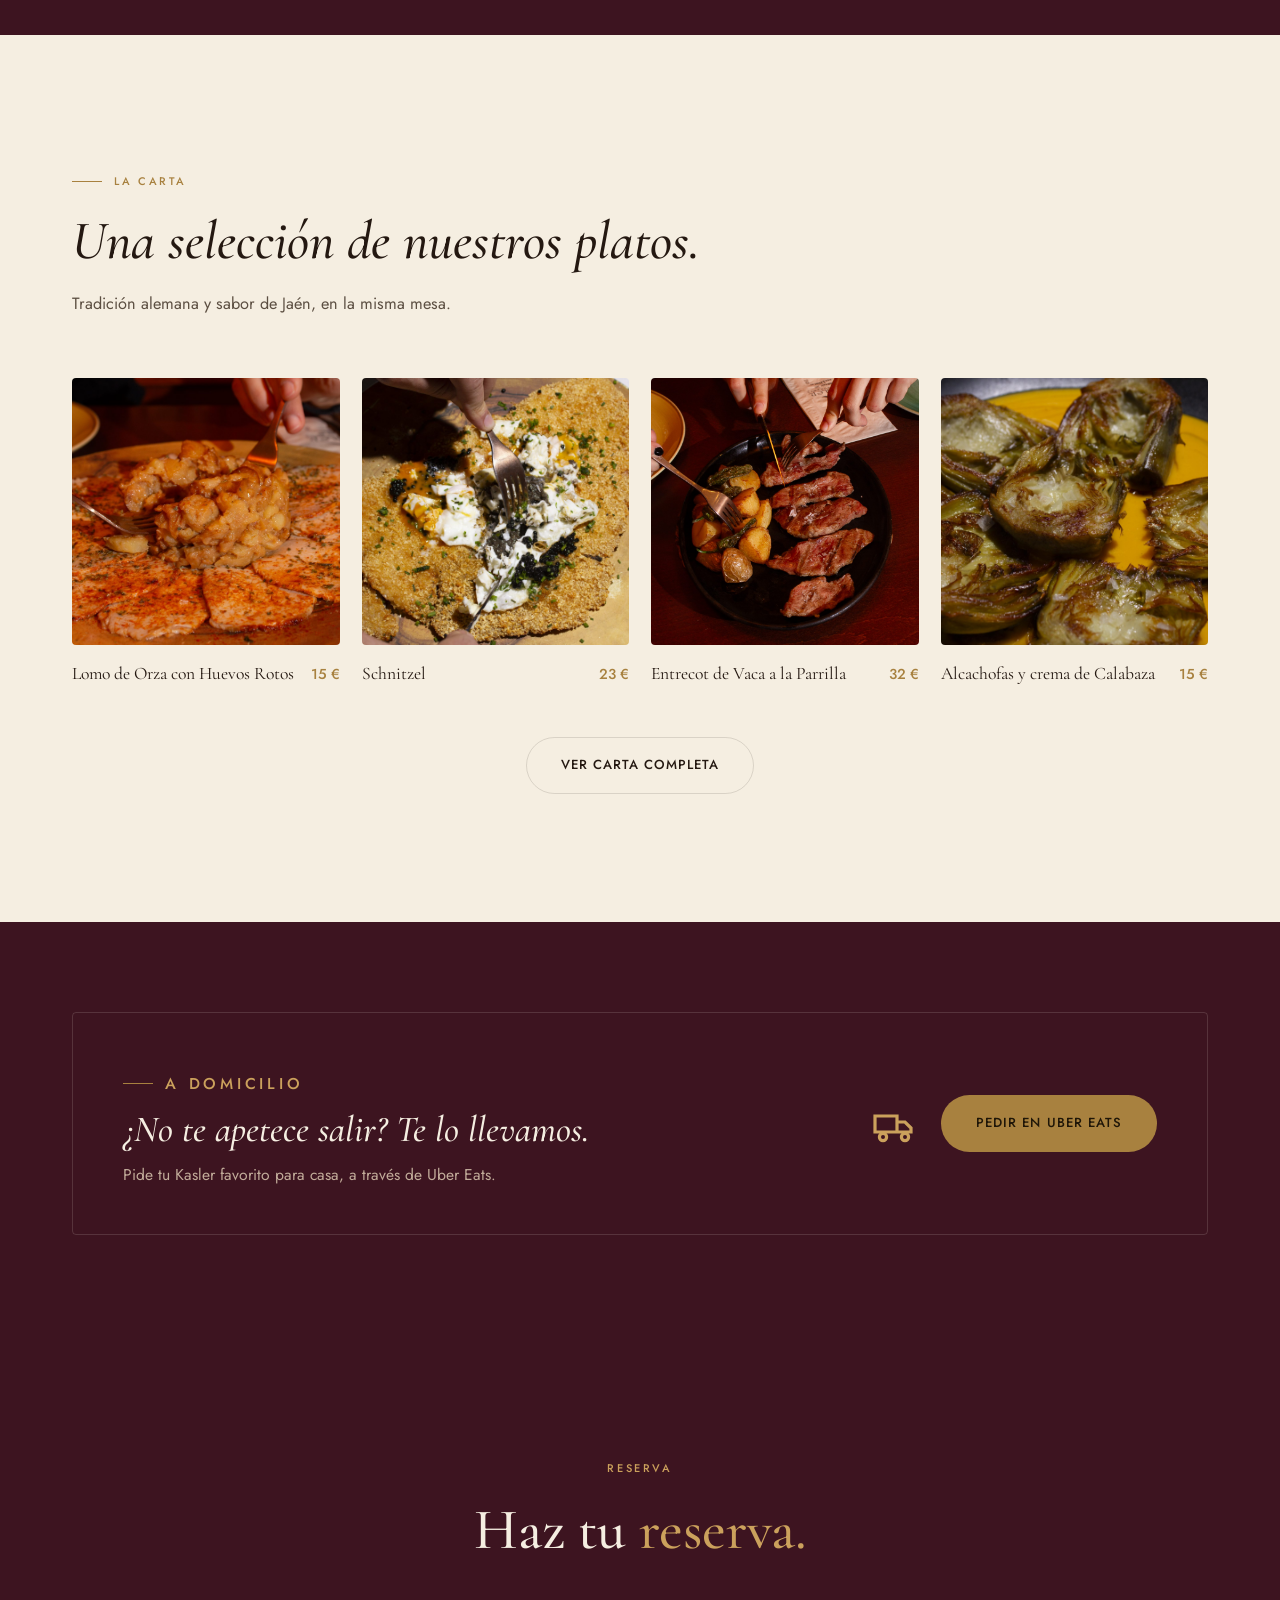
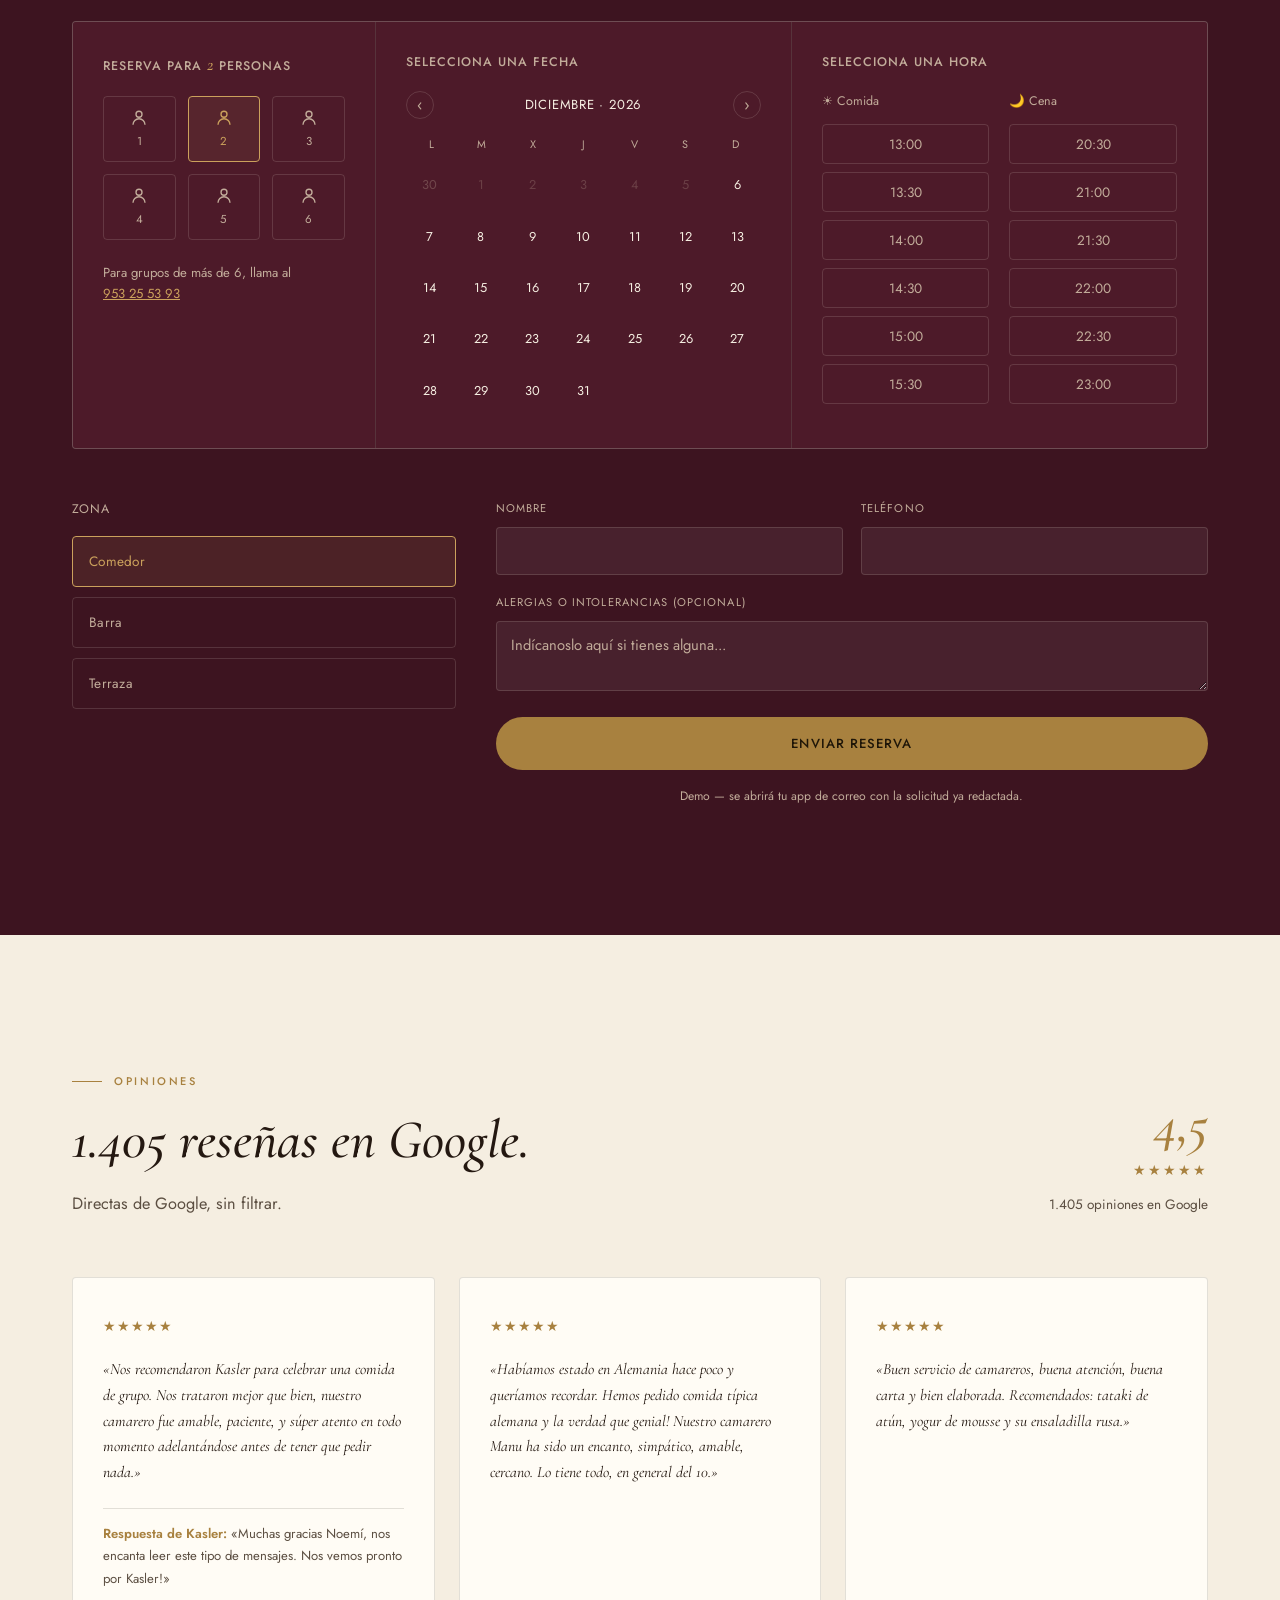
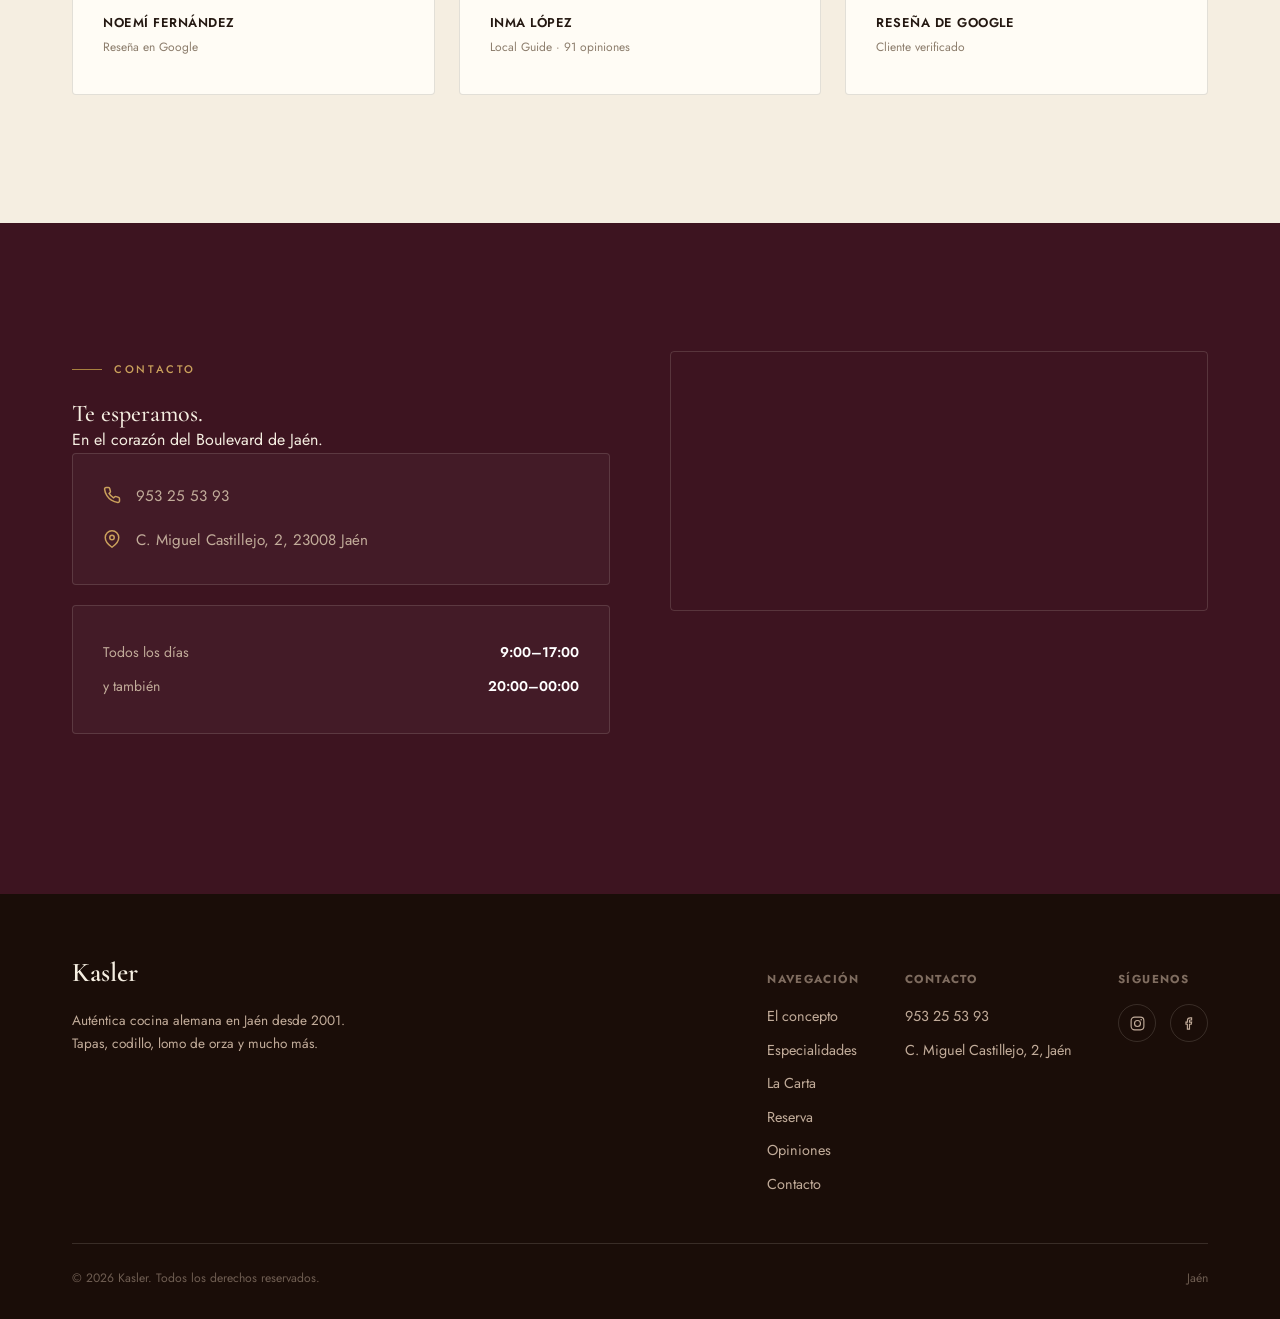
==== commit dc69526f: "Bump cache-buster so mobile layout fix isn't served stale GitHub Pages/Fastly was caching styles.css" ====
--- a/index.html
+++ b/index.html
@@ -11,16 +11,16 @@
 <meta property="og:site_name" content="Kasler">
 <meta property="og:title" content="Kasler — Cocina Alemana y Mediterránea en Jaén">
 <meta property="og:description" content="Auténtica cocina alemana desde 2001. Tapas, codillo, lomo de orza. 4,5★ con 1.405 reseñas en Google.">
-<meta property="og:image" content="https://migueldoc670-maker.github.io/kasler-jaen/assets/img/entrecot.jpg?v=20260816">
+<meta property="og:image" content="https://migueldoc670-maker.github.io/kasler-jaen/assets/img/entrecot.jpg?v=20260815b">
 <meta name="twitter:card" content="summary_large_image">
 <meta name="twitter:title" content="Kasler — Cocina Alemana y Mediterránea en Jaén">
 <meta name="twitter:description" content="Auténtica cocina alemana desde 2001. Tapas, codillo, lomo de orza. 4,5★ con 1.405 reseñas en Google.">
-<meta name="twitter:image" content="https://migueldoc670-maker.github.io/kasler-jaen/assets/img/entrecot.jpg?v=20260816">
+<meta name="twitter:image" content="https://migueldoc670-maker.github.io/kasler-jaen/assets/img/entrecot.jpg?v=20260815b">
 <link rel="icon" type="image/svg+xml" href="assets/img/favicon.svg">
 <link rel="preconnect" href="https://fonts.googleapis.com">
 <link rel="preconnect" href="https://fonts.gstatic.com" crossorigin>
 <link href="https://fonts.googleapis.com/css2?family=Cormorant+Garamond:ital,wght@0,400;0,500;0,600;1,400;1,500&family=Jost:wght@300;400;500;600&display=swap" rel="stylesheet">
-<link rel="stylesheet" href="styles.css?v=20260816">
+<link rel="stylesheet" href="styles.css?v=20260815b">
 <script type="application/ld+json">
 {
   "@context": "https://schema.org",
@@ -78,7 +78,7 @@
 <!-- ============ Hero ============ -->
 <section class="hero" id="inicio">
   <div class="hero-media">
-    <img src="assets/img/entrecot.jpg?v=20260816" alt="Entrecot a la parrilla con patatas y pimientos de padrón en Kasler, Jaén">
+    <img src="assets/img/entrecot.jpg?v=20260815b" alt="Entrecot a la parrilla con patatas y pimientos de padrón en Kasler, Jaén">
   </div>
   <div class="container">
     <div class="hero-content">
@@ -135,7 +135,7 @@
 <section class="concepto" id="concepto">
   <div class="container concepto-grid">
     <div class="concepto-media" data-reveal>
-      <img src="assets/img/orza-pote.jpg?v=20260816" alt="Lomo de orza servido en tarro de barro tradicional en Kasler">
+      <img src="assets/img/orza-pote.jpg?v=20260815b" alt="Lomo de orza servido en tarro de barro tradicional en Kasler">
     </div>
     <div class="concepto-copy" data-reveal>
       <p class="eyebrow">El concepto</p>
@@ -159,11 +159,11 @@
       <p class="lead">Una selección de lo que sale de nuestra cocina cada día.</p>
     </div>
     <div class="gal-grid" data-reveal>
-      <div class="gal-item tall"><img src="assets/img/lomo-orza.jpg?v=20260816" alt="Lomo de orza con huevos rotos, plato típico de Jaén"><span class="tag">Lomo de orza</span></div>
-      <div class="gal-item"><img src="assets/img/schnitzel.jpg?v=20260816" alt="Schnitzel con caviar y huevo"><span class="tag">Schnitzel</span></div>
-      <div class="gal-item"><img src="assets/img/alcachofas.jpg?v=20260816" alt="Alcachofas confitadas en aceite de oliva"><span class="tag">Alcachofas confitadas</span></div>
-      <div class="gal-item tall"><img src="assets/img/tacos.jpg?v=20260816" alt="Tacos de la carta de Kasler"><span class="tag">Tacos</span></div>
-      <div class="gal-item"><img src="assets/img/brownie.jpg?v=20260816" alt="Brownie con helado"><span class="tag">Brownie</span></div>
+      <div class="gal-item tall"><img src="assets/img/lomo-orza.jpg?v=20260815b" alt="Lomo de orza con huevos rotos, plato típico de Jaén"><span class="tag">Lomo de orza</span></div>
+      <div class="gal-item"><img src="assets/img/schnitzel.jpg?v=20260815b" alt="Schnitzel con caviar y huevo"><span class="tag">Schnitzel</span></div>
+      <div class="gal-item"><img src="assets/img/alcachofas.jpg?v=20260815b" alt="Alcachofas confitadas en aceite de oliva"><span class="tag">Alcachofas confitadas</span></div>
+      <div class="gal-item tall"><img src="assets/img/tacos.jpg?v=20260815b" alt="Tacos de la carta de Kasler"><span class="tag">Tacos</span></div>
+      <div class="gal-item"><img src="assets/img/brownie.jpg?v=20260815b" alt="Brownie con helado"><span class="tag">Brownie</span></div>
     </div>
   </div>
 </section>
@@ -178,19 +178,19 @@
     </div>
     <div class="carta-teaser" data-reveal>
       <div class="carta-teaser-item">
-        <div class="media"><img src="assets/img/lomo-orza.jpg?v=20260816" alt="Lomo de Orza con Huevos Rotos"></div>
+        <div class="media"><img src="assets/img/lomo-orza.jpg?v=20260815b" alt="Lomo de Orza con Huevos Rotos"></div>
         <div class="row"><span class="name">Lomo de Orza con Huevos Rotos</span><span class="price">15 €</span></div>
       </div>
       <div class="carta-teaser-item">
-        <div class="media"><img src="assets/img/schnitzel.jpg?v=20260816" alt="Schnitzel"></div>
+        <div class="media"><img src="assets/img/schnitzel.jpg?v=20260815b" alt="Schnitzel"></div>
         <div class="row"><span class="name">Schnitzel</span><span class="price">23 €</span></div>
       </div>
       <div class="carta-teaser-item">
-        <div class="media"><img src="assets/img/entrecot.jpg?v=20260816" alt="Entrecot de Vaca a la Parrilla"></div>
+        <div class="media"><img src="assets/img/entrecot.jpg?v=20260815b" alt="Entrecot de Vaca a la Parrilla"></div>
         <div class="row"><span class="name">Entrecot de Vaca a la Parrilla</span><span class="price">32 €</span></div>
       </div>
       <div class="carta-teaser-item">
-        <div class="media"><img src="assets/img/alcachofas.jpg?v=20260816" alt="Alcachofas y crema de Calabaza"></div>
+        <div class="media"><img src="assets/img/alcachofas.jpg?v=20260815b" alt="Alcachofas y crema de Calabaza"></div>
         <div class="row"><span class="name">Alcachofas y crema de Calabaza</span><span class="price">15 €</span></div>
       </div>
     </div>
@@ -399,9 +399,9 @@
   <svg viewBox="0 0 24 24" fill="none" stroke="currentColor" stroke-width="2"><path d="M22 16.92v3a2 2 0 0 1-2.18 2 19.79 19.79 0 0 1-8.63-3.07 19.5 19.5 0 0 1-6-6 19.79 19.79 0 0 1-3.07-8.67A2 2 0 0 1 4.11 2h3a2 2 0 0 1 2 1.72c.127.96.362 1.903.7 2.81a2 2 0 0 1-.45 2.11L8.09 9.91a16 16 0 0 0 6 6l1.27-1.27a2 2 0 0 1 2.11-.45c.907.338 1.85.573 2.81.7A2 2 0 0 1 22 16.92z"/></svg>
 </a>
 
-<script defer src="lib/gsap.min.js?v=20260816"></script>
-<script defer src="lib/ScrollTrigger.min.js?v=20260816"></script>
-<script defer src="lib/manifest.js?v=20260816"></script>
-<script defer src="main.js?v=20260816"></script>
+<script defer src="lib/gsap.min.js?v=20260815b"></script>
+<script defer src="lib/ScrollTrigger.min.js?v=20260815b"></script>
+<script defer src="lib/manifest.js?v=20260815b"></script>
+<script defer src="main.js?v=20260815b"></script>
 </body>
 </html>
--- a/styles.css
+++ b/styles.css
@@ -190,7 +190,22 @@
 
 /* ================= Carta completa (carta.html) ================= */
 .carta-full { padding: var(--pad) 0 60px; background: var(--cream); }
-.carta-full-cat { margin-bottom: 64px; }
+
+.carta-panel { display: none; }
+.carta-panel.is-active { display: block; }
+
+.carta-tabs { display: flex; gap: 10px; flex-wrap: wrap; margin-top: 34px; padding-top: 26px; border-top: 1px solid var(--line-on-dark); }
+.carta-tab-btn { font-family: var(--font-body); font-size: 0.82rem; letter-spacing: 0.06em; text-transform: uppercase; color: var(--on-dark-dim); background: transparent; border: 1px solid var(--line-on-dark); padding: 10px 20px; border-radius: 100px; cursor: pointer; transition: color 0.25s ease, background 0.25s ease, border-color 0.25s ease; }
+.carta-tab-btn:hover { color: var(--brass-bright); border-color: var(--brass-bright); }
+.carta-tab-btn.is-active { color: var(--wine); background: var(--brass-bright); border-color: var(--brass-bright); }
+
+.carta-subtabs { display: flex; gap: 8px; flex-wrap: wrap; margin-bottom: 40px; }
+.carta-subtab-btn { font-family: var(--font-body); font-size: 0.8rem; letter-spacing: 0.03em; color: var(--ink-faint); background: transparent; border: 1px solid var(--line); padding: 9px 18px; border-radius: 100px; cursor: pointer; transition: color 0.25s ease, background 0.25s ease, border-color 0.25s ease; }
+.carta-subtab-btn:hover { color: var(--brass); border-color: var(--brass); }
+.carta-subtab-btn.is-active { color: #fff; background: var(--brass); border-color: var(--brass); }
+
+.carta-full-cat { display: none; margin-bottom: 0; }
+.carta-full-cat.is-active { display: block; }
 .carta-full-cat h3 { font-size: 1.7rem; font-style: italic; color: var(--brass); margin-bottom: 8px; }
 .carta-full-cat .cat-note { font-size: 0.85rem; color: var(--ink-faint); margin-bottom: 26px; }
 .carta-full-list { display: flex; flex-direction: column; }
@@ -364,6 +379,10 @@
   .contacto .container { grid-template-columns: 1fr; }
   .opiniones .section-head { flex-direction: column; align-items: flex-start; }
   .big-rating { text-align: left; }
+  .carta-teaser { grid-template-columns: repeat(2, 1fr); }
+  .resv-widget { grid-template-columns: 1fr; }
+  .resv-lower { grid-template-columns: 1fr; }
+  .resv-contact .form-row { grid-template-columns: 1fr; }
 }
 @media (max-width: 640px) {
   :root { --pad: 64px; }
@@ -377,4 +396,6 @@
   .footer-links { gap: 30px; }
   .trust-bar .container { gap: 8px 18px; }
   .trust-bar span, .trust-bar a { font-size: 0.72rem; }
-}
+  .carta-teaser { grid-template-columns: 1fr; }
+  .time-cols { grid-template-columns: 1fr; }
+}
